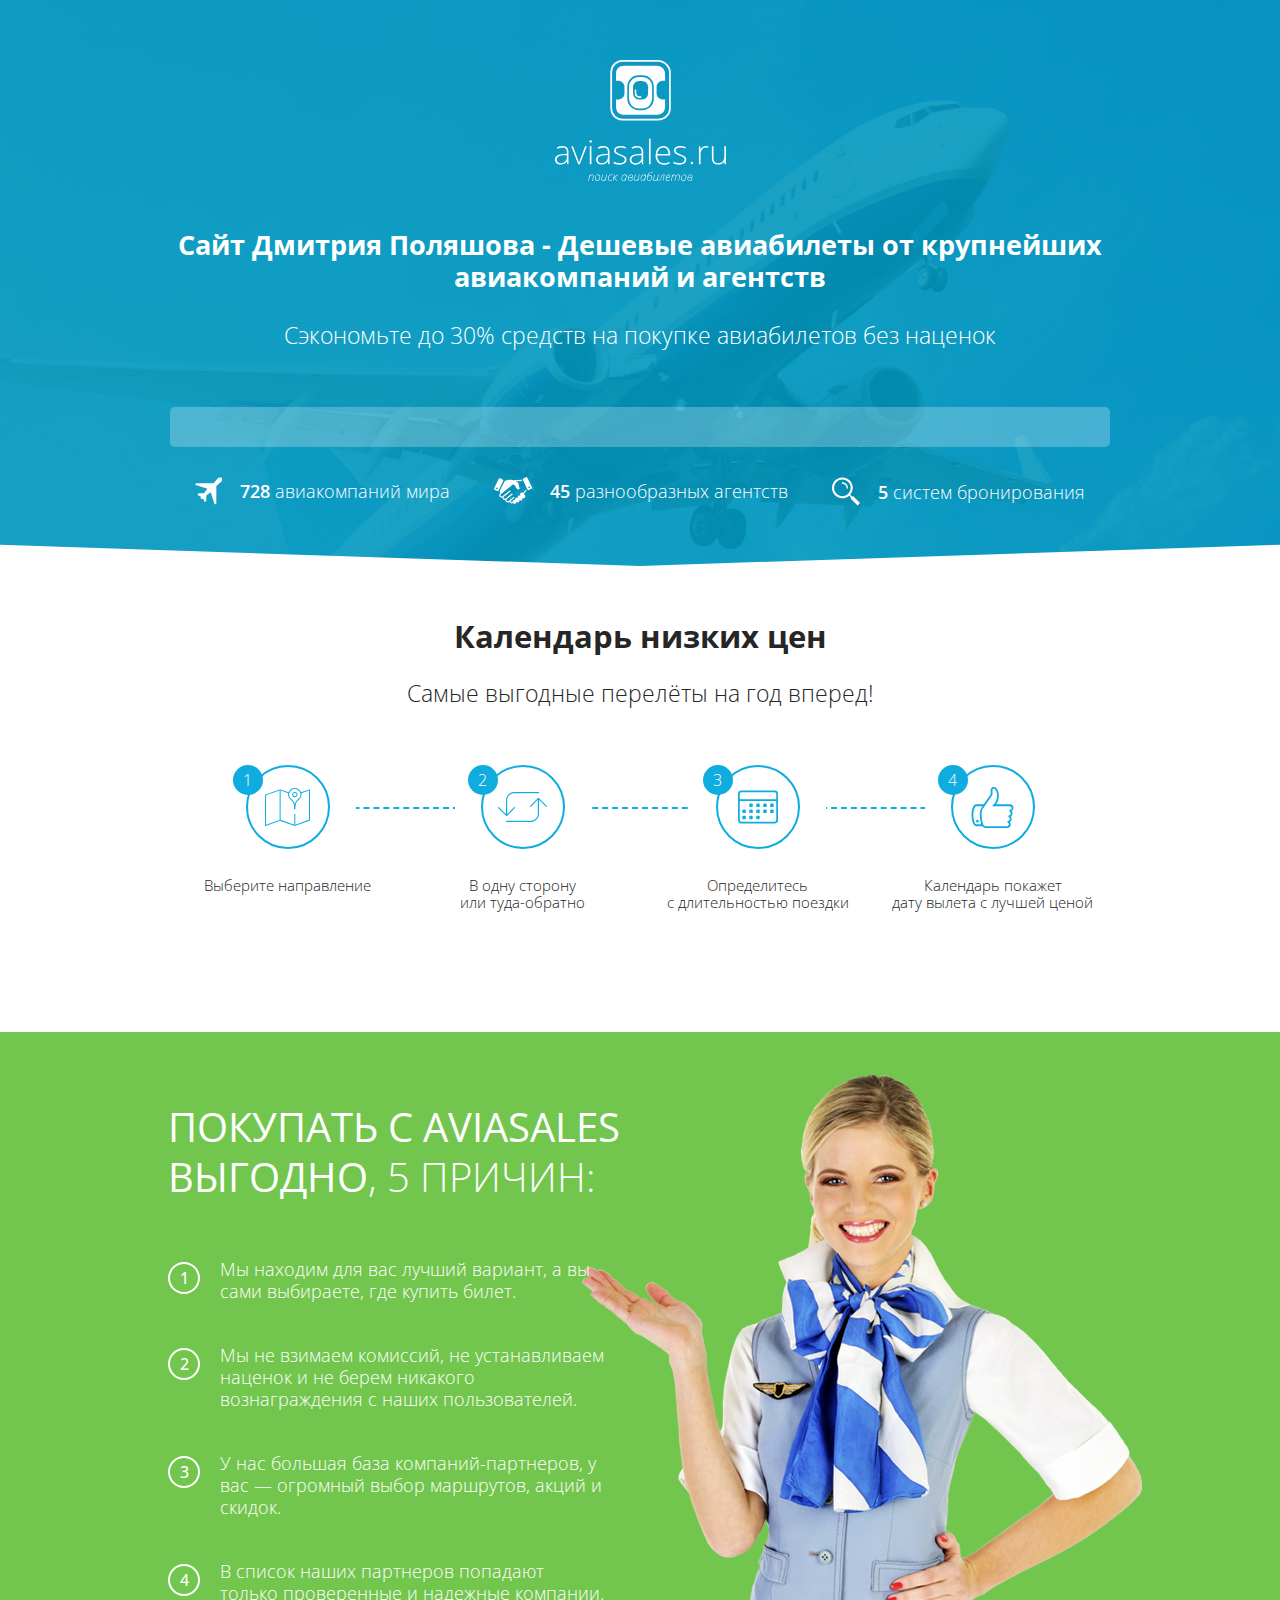
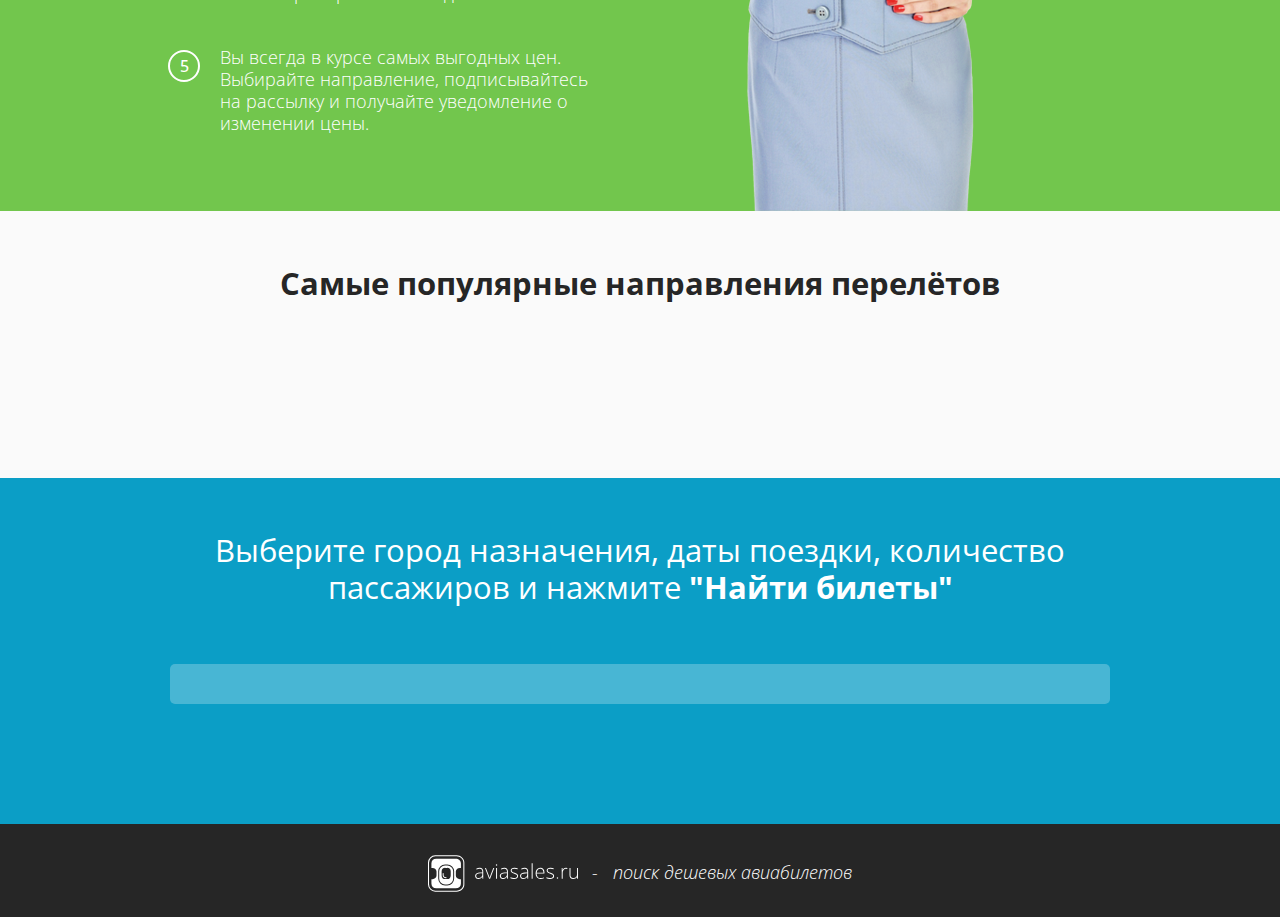
==== avia/index.html @ 5e87bf18 "copy" ====
<!DOCTYPE HTML>
<html lang="en-US">

<head>
  <script>
    //// Настройки лендинга. Измените свой маркер, handle поисковой формы (http://prntscr.com/bgkq9l), включите/выключите работу кук
    var set_marker = '322561';
    var set_handle = "f1047253ebdae1f81d6a121cf3e46d4c";
	var set_cookies = true; // true = включить, false = отключить
  </script>
  
  <meta charset="utf-8">
  <title>Дмитрий Поляшов - Дешевые авиабилеты от крупнейших авиакомпаний и агентств</title>
  <meta name="keywords" content="">
  <meta name="description" content="Сэкономьте до 30% средств на покупке авиабилетов без наценок">
  <meta 
  name="sputnik-verification" 
  content="HwvVs0EOcencnZ8N"
/>
  <!--[if IE]><script src="http://html5shiv.googlecode.com/svn/trunk/html5.js"></script><![endif]-->
  <!-- Media queries -->
  <meta name="viewport" content="width=device-width, target-densitydpi=device-dpi, user-scalable=yes">
  <meta name="apple-mobile-web-app-capable" content="yes">
  <meta name="apple-mobile-web-app-status-bar-style" content="black">
  <meta name="format-detection" content="telephone=no">

  <!-- FAVICON -->
  <link href="favicon.ico" rel="shortcut icon">

  <!-- CSS LINKS -->
  <!-- Widgets style -->
  <link href="css/widgets.css" rel="stylesheet" media="screen">
  <!-- Main style -->
  <link href="css/main.css" rel="stylesheet" media="screen">
  
  
</head>

<body>
	<!-- Google Tag Manager -->
	<noscript><iframe src="//www.googletagmanager.com/ns.html?id=GTM-KF5H5F"
	height="0" width="0" style="display:none;visibility:hidden"></iframe></noscript>
	<script>(function(w,d,s,l,i){w[l]=w[l]||[];w[l].push({'gtm.start':
	new Date().getTime(),event:'gtm.js'});var f=d.getElementsByTagName(s)[0],
	j=d.createElement(s),dl=l!='dataLayer'?'&l='+l:'';j.async=true;j.src=
	'//www.googletagmanager.com/gtm.js?id='+i+dl;f.parentNode.insertBefore(j,f);
	})(window,document,'script','dataLayer','GTM-KF5H5F');</script>
	<!-- End Google Tag Manager -->

  <!-- wrapper -->
  <div class="wrapper">
    <?xml version="1.0" encoding="UTF-8" standalone="no"?><svg style="display: none;" xmlns="http://www.w3.org/2000/svg" xmlns:xlink="http://www.w3.org/1999/xlink"><symbol viewBox="0 0 50.349998 89.999998" id="arrow"><path d="M1.35 41.8c-1.8 1.8-1.8 4.7 0 6.4l40.3 40.3c2 2 5.2 2 7.2 0s2-5.2 0-7.2l-33.1-33.1c-1.8-1.8-1.8-4.7 0-6.4l33.1-33.1c2-2 2-5.2 0-7.2s-5.2-2-7.2 0L1.35 41.8z"/></symbol><symbol id="arrows" viewBox="0 0 92.738538 56.6"><g transform="translate(-176.488 -284.062)" id="blayer1"><g transform="translate(172.888 262.362)" id="bg3388"><g id="bg3371"><path d="M19.4 67.2c.1.1.3.1.4.1.1 0 .3 0 .4-.1.1-.1.3-.1.4-.2l15.1-15.1c.4-.4.4-1.1 0-1.6-.4-.4-1.1-.4-1.6 0L21 63.5V37.1c0-7.3 5.9-13.2 13.2-13.2h46c.6 0 1.1-.5 1.1-1.1 0-.6-.5-1.1-1.1-1.1h-46c-8.5 0-15.4 6.9-15.4 15.4v26.4L5.5 50.3c-.4-.4-1.1-.4-1.6 0-.4.4-.4 1.1 0 1.6L19.1 67c.1.1.2.1.3.2z" id="bpath3373"/><path d="M96 48.1L80.9 33c-.1-.1-.2-.2-.4-.2-.3-.1-.6-.1-.8 0-.1.1-.3.1-.4.2l-15 15.1c-.4.4-.4 1.1 0 1.6.2.2.5.3.8.3.3 0 .6-.1.8-.3L79 36.5v26.4c0 7.3-5.9 13.2-13.2 13.2h-46c-.6 0-1.1.5-1.1 1.1 0 .6.5 1.1 1.1 1.1h46c8.5 0 15.4-6.9 15.4-15.4V36.5l13.2 13.2c.4.4 1.1.4 1.6 0s.4-1.1 0-1.6z" id="bpath3375"/></g></g></g><style id="bstyle3369">.st0{display:none;enable-background:new}.st1{font-family:'Arial-BoldMT'}.st2{font-size:5px}</style></symbol><symbol viewBox="0 0 46.000001 38" id="calendar"><path d="M42 38H4a4 4 0 0 1-4-4V4a4 4 0 0 1 4-4h38a4 4 0 0 1 4 4v30a4 4 0 0 1-4 4zm2-34a2 2 0 0 0-2-2H4a2 2 0 0 0-2 2v6h42V4zm0 8H2v22a2 2 0 0 0 2 2h38a2 2 0 0 0 2-2V12zm-4 14h-2a1 1 0 0 1-1-1v-2a1 1 0 0 1 1-1h2a1 1 0 0 1 1 1v2a1 1 0 0 1-1 1zm0-7h-2a1 1 0 0 1-1-1v-2a1 1 0 0 1 1-1h2a1 1 0 0 1 1 1v2a1 1 0 0 1-1 1zm-8 7h-2a1 1 0 0 1-1-1v-2a1 1 0 0 1 1-1h2a1 1 0 0 1 1 1v2a1 1 0 0 1-1 1zm0-7h-2a1 1 0 0 1-1-1v-2a1 1 0 0 1 1-1h2a1 1 0 0 1 1 1v2a1 1 0 0 1-1 1zm-8 7h-2a1 1 0 0 1-1-1v-2a1 1 0 0 1 1-1h2a1 1 0 0 1 1 1v2a1 1 0 0 1-1 1zm0-7h-2a1 1 0 0 1-1-1v-2a1 1 0 0 1 1-1h2a1 1 0 0 1 1 1v2a1 1 0 0 1-1 1zm-8 14h-2a1 1 0 0 1-1-1v-2a1 1 0 0 1 1-1h2a1 1 0 0 1 1 1v2a1 1 0 0 1-1 1zm0-7h-2a1 1 0 0 1-1-1v-2a1 1 0 0 1 1-1h2a1 1 0 0 1 1 1v2a1 1 0 0 1-1 1zm0-7h-2a1 1 0 0 1-1-1v-2a1 1 0 0 1 1-1h2a1 1 0 0 1 1 1v2a1 1 0 0 1-1 1zM8 33H6a1 1 0 0 1-1-1v-2a1 1 0 0 1 1-1h2a1 1 0 0 1 1 1v2a1 1 0 0 1-1 1zm0-7H6a1 1 0 0 1-1-1v-2a1 1 0 0 1 1-1h2a1 1 0 0 1 1 1v2a1 1 0 0 1-1 1zm14 3h2a1 1 0 0 1 1 1v2a1 1 0 0 1-1 1h-2a1 1 0 0 1-1-1v-2a1 1 0 0 1 1-1z" clip-rule="evenodd" fill-rule="evenodd"/></symbol><symbol id="deal" viewBox="0 0 97.099339 68.712697"><g transform="translate(-62.88 -412.292)" id="dlayer1"><g transform="translate(61.43 396.625)" id="dg3438"><path d="M17.1 57.2l1-.9-2.3-4.2 12.8-25.8s6.7-5.3 19.2-3.2c.3.1 1.1.3 2.1.6l21.7-.9 1.4 3-5.8.3-10.5.4C60 28 63 29.9 64 31.8c0 0 1.6 10.6 3.5 13 0 0-6.4 8.7-12.2-6.6 0 0-2.1-3-4.8-4.4L19.1 59.6c-1.4 1.1-1.6 3.2-.5 4.5 1.1 1.4 3.2 1.6 4.5.5l1.6-1.3c.1-.1.3-.2.4-.4l16.7-12.7c.3-.2.6-.3.9-.3.9 0 1.6.7 1.6 1.6 0 .5-.2.9-.6 1.2L28.1 64.6l-1.4 1.1c-1.1 1.2-1.2 3-.2 4.3 1 1.2 3.6 1.3 5.3.1.3-.3.5-.6.9-.8l14-11.3c.3-.4.7-.6 1.2-.6.9 0 1.6.7 1.6 1.6 0 .5-.2.9-.5 1.2L34.7 71.6c-1.4 1.1-1.6 3.2-.5 4.5.5.7 1.3 1.1 2.2 1.2.9.1 1.7-.2 2.4-.7l12-9.7c.3-.2.6-.3 1-.3.9 0 1.6.7 1.6 1.6 0 .5-.2.9-.6 1.2l-7.5 6.3c-.5.4-.8 1-.9 1.6-.1.6.1 1.3.5 1.7.4.5 1 .8 1.6.9.6.1 1.3-.1 1.7-.5l.7-.5c-.1-1.3.5-2.7 1.6-3.6.9-.7 2.1-1 3.2-.8l1.4-1c-.2-1.5.4-3.2 1.7-4.2 1.4-1.1 3.2-1.2 4.7-.5l.5-.4c-.4-1.7.2-3.5 1.6-4.6l.1-.1c1.6-1.2 3.7-1.2 5.3-.2h.1l-.1-.2c-1.7-2.1-1.3-5.2.8-6.9 1.8-1.4 4.4-1.3 6.1.1l5.1-6.6 2.1-2.7 1.5 3.1-6.7 8.7 2.5 3.2c1.7 2.1 1.3 5.2-.8 6.9-1.8 1.4-4.4 1.3-6.1-.1 1.1 1.9.7 4.4-1.1 5.8l-.1.1c-1.8 1.4-4.4 1.2-6-.4.6 1.8.1 3.9-1.5 5.1-2 1.5-4.8 1.2-6.3-.8l-.3-.4c.8 1.7.3 3.9-1.2 5.1-1.8 1.4-4.5 1.1-5.9-.7l-.8-1h-.1c-1 .8-2.2 1.2-3.4 1.2h-.6c-1.5-.2-2.8-.9-3.7-2-.6-.7-.9-1.5-1.1-2.4l-.6.5c-1.1.9-2.5 1.4-4 1.4h-.7c-1.7-.2-3.2-1-4.3-2.3-1-1.2-1.5-2.7-1.4-4.2H29c-1.9 0-3.7-.6-4.9-2.1-.9-1.1-1.3-2.3-1.4-3.7-.5.1-1.1.2-1.7.2h-.7c-1.7-.2-3.2-1-4.3-2.3-2-2.7-1.6-6.7 1.1-8.9zM1.7 44.6l11.8-24.5c.6-1.3 2.2-1.9 3.5-1.2l6.7 3.2c1.3.6 1.9 2.2 1.2 3.5L13.2 50.1c-.6 1.3-2.2 1.9-3.5 1.2L3 48.1c-1.4-.6-1.9-2.2-1.3-3.5zm4.9 0c0 1.2 1 2.2 2.2 2.2 1.2 0 2.2-1 2.2-2.2 0-1.2-1-2.2-2.2-2.2-1.2 0-2.2 1-2.2 2.2zm80.1-27.4l11.6 24.6c.6 1.3.1 2.9-1.3 3.5l-6.7 3.2c-1.3.6-2.9.1-3.5-1.3L75.2 22.6c-.6-1.3-.1-2.9 1.3-3.5l6.7-3.2c1.3-.6 2.9 0 3.5 1.3zM89 41.8c0 1.2 1 2.2 2.2 2.2 1.2 0 2.2-1 2.2-2.2 0-1.2-1-2.2-2.2-2.2-1.2 0-2.2 1-2.2 2.2z" id="dpath3425"/></g></g><style id="dstyle3423">.st0{display:none;enable-background:new}.st1{font-family:'Arial-BoldMT'}.st2{font-size:5px}</style></symbol><symbol id="logo" viewBox="0 0 169.79 120.04"><defs><style>.ecls-1{fill:none}.ecls-2{fill:#fff}</style></defs><title>[AS] Logo Portrait Invert</title><path class="ecls-1" d="M88.88 114.33a1.21 1.21 0 0 0-.72-.21 2 2 0 0 0-1.28.47 3.33 3.33 0 0 0-.94 1.4 5.06 5.06 0 0 0-.36 1.86 2.25 2.25 0 0 0 .29 1.27 1 1 0 0 0 .86.41 1.75 1.75 0 0 0 1-.35 3.6 3.6 0 0 0 .91-.95 4.65 4.65 0 0 0 .61-1.31 4.45 4.45 0 0 0 .21-1.21 2.08 2.08 0 0 0-.15-.81 1.29 1.29 0 0 0-.43-.57zM76.86 115.22a1 1 0 0 0-.32-.8 1.31 1.31 0 0 0-.92-.29 2.29 2.29 0 0 0-1.65.69 3.4 3.4 0 0 0-.93 1.83h1.37a3.63 3.63 0 0 0 1.83-.37 1.18 1.18 0 0 0 .62-1.06zM92.04 116.73v.68a2.81 2.81 0 0 0 .37 1.62 1.33 1.33 0 0 0 1.17.52 1.78 1.78 0 0 0 1.15-.39 2.45 2.45 0 0 0 .75-1.09 4.6 4.6 0 0 0 .26-1.6 2.08 2.08 0 0 0-.36-1.33 1.2 1.2 0 0 0-1-.43 2.13 2.13 0 0 0-1.12.33 4.53 4.53 0 0 0-1.14 1.09q-.04.19-.08.6zM112.9 114.13a1.92 1.92 0 0 0-1.39.66 3.85 3.85 0 0 0-.93 1.76h.28q2.95 0 2.95-1.54a.86.86 0 0 0-.25-.63.9.9 0 0 0-.66-.25zM42.74 114.1a2 2 0 0 0-1.27.45 3 3 0 0 0-.9 1.28 4.69 4.69 0 0 0-.34 1.77q0 2 1.61 2a2 2 0 0 0 1.29-.44 3 3 0 0 0 .9-1.3 5.16 5.16 0 0 0 .33-1.88 2 2 0 0 0-.42-1.35 1.51 1.51 0 0 0-1.2-.53zM128.23 114.1a2 2 0 0 0-1.27.45 3 3 0 0 0-.9 1.28 4.69 4.69 0 0 0-.34 1.77q0 2 1.61 2a2 2 0 0 0 1.29-.44 3 3 0 0 0 .9-1.3 5.16 5.16 0 0 0 .33-1.88 2 2 0 0 0-.42-1.35 1.51 1.51 0 0 0-1.2-.53zM69.84 114.33a1.21 1.21 0 0 0-.72-.21 2 2 0 0 0-1.28.47 3.33 3.33 0 0 0-.94 1.4 5.06 5.06 0 0 0-.37 1.86 2.25 2.25 0 0 0 .29 1.27 1 1 0 0 0 .86.41 1.75 1.75 0 0 0 1-.35 3.6 3.6 0 0 0 .91-.95 4.65 4.65 0 0 0 .61-1.31 4.45 4.45 0 0 0 .21-1.21 2.08 2.08 0 0 0-.15-.81 1.29 1.29 0 0 0-.42-.57zM72.99 117.15v.42a2.09 2.09 0 0 0 .46 1.46 1.73 1.73 0 0 0 1.34.5 2.05 2.05 0 0 0 1.28-.35 1.15 1.15 0 0 0 .46-1q0-1.06-1.54-1.06h-2zM136.02 115.22a1 1 0 0 0-.32-.8 1.31 1.31 0 0 0-.92-.29 2.29 2.29 0 0 0-1.65.69 3.4 3.4 0 0 0-.93 1.83h1.37a3.63 3.63 0 0 0 1.83-.37 1.18 1.18 0 0 0 .62-1.06zM132.15 117.15v.42a2.09 2.09 0 0 0 .46 1.46 1.73 1.73 0 0 0 1.34.5 2.05 2.05 0 0 0 1.28-.35 1.15 1.15 0 0 0 .46-1q0-1.06-1.54-1.06h-2z"/><path class="ecls-2" d="M36.93 113.67a2.79 2.79 0 0 0-2.37 1.36l.21-1.26h-.47l-1.32 6.2h.56l.58-2.72a5.88 5.88 0 0 1 .59-1.63 3.09 3.09 0 0 1 .95-1.07 2.1 2.1 0 0 1 1.2-.38 1 1 0 0 1 .77.26 1 1 0 0 1 .25.71 4.11 4.11 0 0 1-.12.89l-.85 3.95h.56l.84-3.84a5.2 5.2 0 0 0 .14-1 1.41 1.41 0 0 0-.37-1 1.52 1.52 0 0 0-1.15-.47zM42.74 113.61a2.66 2.66 0 0 0-1.6.51 3.48 3.48 0 0 0-1.12 1.47 5 5 0 0 0-.42 2 2.64 2.64 0 0 0 .54 1.79 2 2 0 0 0 1.59.62 2.7 2.7 0 0 0 1.63-.51 3.4 3.4 0 0 0 1.11-1.49 5.41 5.41 0 0 0 .41-2.1 2.45 2.45 0 0 0-.56-1.71 2 2 0 0 0-1.58-.58zm1.23 4.2a3 3 0 0 1-.9 1.3 2 2 0 0 1-1.29.44q-1.61 0-1.61-2a4.69 4.69 0 0 1 .34-1.77 3 3 0 0 1 .9-1.28 2 2 0 0 1 1.27-.45 1.51 1.51 0 0 1 1.2.47 2 2 0 0 1 .42 1.35 5.16 5.16 0 0 1-.33 1.94zM50.37 116.5a5.76 5.76 0 0 1-.57 1.59 3 3 0 0 1-.94 1.07 2.08 2.08 0 0 1-1.18.37 1.13 1.13 0 0 1-.79-.25.86.86 0 0 1-.27-.67 4.9 4.9 0 0 1 .12-.94l.87-4h-.57l-.85 4a5.35 5.35 0 0 0-.13 1 1.33 1.33 0 0 0 .38 1 1.62 1.62 0 0 0 1.13.35 2.81 2.81 0 0 0 2.3-1.26l-.13 1.17h.46l1.32-6.2h-.56zM54.09 114.14a3.41 3.41 0 0 0-1.13 1.47 5.1 5.1 0 0 0-.42 2.06 2.5 2.5 0 0 0 .57 1.75 2 2 0 0 0 1.57.63 3.49 3.49 0 0 0 1.56-.32v-.52a3.26 3.26 0 0 1-1.5.34 1.48 1.48 0 0 1-1.19-.49 2.07 2.07 0 0 1-.42-1.39 4.79 4.79 0 0 1 .34-1.82 2.89 2.89 0 0 1 .93-1.27 2.17 2.17 0 0 1 1.33-.44 3.07 3.07 0 0 1 1.24.27l.16-.51a3.65 3.65 0 0 0-1.39-.23 2.79 2.79 0 0 0-1.65.47zM61.91 113.73l-3.27 2.99.63-2.99h-.56l-1.28 6.2h.56l.64-3.13 2.23 3.13h.73l-2.31-3.16 3.46-3.04h-.83zM70.74 114.88a1.46 1.46 0 0 0-1.59-1.25 2.52 2.52 0 0 0-1.58.56 3.8 3.8 0 0 0-1.14 1.58 5.5 5.5 0 0 0-.43 2.14q0 2.13 1.6 2.13a2.21 2.21 0 0 0 1.35-.43 4.12 4.12 0 0 0 1.07-1.24l-.28 1.56h.47l1.31-6.2h-.46zm-.51 2a4.65 4.65 0 0 1-.61 1.31 3.6 3.6 0 0 1-.91.95 1.75 1.75 0 0 1-1 .35 1 1 0 0 1-.86-.41 2.25 2.25 0 0 1-.29-1.27 5.06 5.06 0 0 1 .37-1.86 3.33 3.33 0 0 1 .94-1.4 2 2 0 0 1 1.28-.47 1.21 1.21 0 0 1 .72.21 1.29 1.29 0 0 1 .44.56 2.08 2.08 0 0 1 .15.81 4.45 4.45 0 0 1-.25 1.26zM77.03 116.26a1.51 1.51 0 0 0 .42-1.1 1.4 1.4 0 0 0-.46-1.11 1.94 1.94 0 0 0-1.31-.4 2.88 2.88 0 0 0-1.67.51 3.41 3.41 0 0 0-1.16 1.42 4.63 4.63 0 0 0-.42 2 2.72 2.72 0 0 0 .58 1.87 2.14 2.14 0 0 0 1.69.65 3.17 3.17 0 0 0 1.3-.24 1.91 1.91 0 0 0 .83-.67 1.69 1.69 0 0 0 .29-1 1.18 1.18 0 0 0-.33-.86 1.62 1.62 0 0 0-.93-.44 2.28 2.28 0 0 0 1.17-.63zm-.51 2a1.15 1.15 0 0 1-.46 1 2.05 2.05 0 0 1-1.28.35 1.73 1.73 0 0 1-1.34-.5 2.09 2.09 0 0 1-.46-1.46v-.42h2q1.54-.08 1.54.98zm-2.11-1.59h-1.37a3.4 3.4 0 0 1 .93-1.83 2.29 2.29 0 0 1 1.65-.69 1.31 1.31 0 0 1 .92.29 1 1 0 0 1 .32.8 1.18 1.18 0 0 1-.62 1.07 3.63 3.63 0 0 1-1.83.36zM82.82 116.5a5.75 5.75 0 0 1-.57 1.59 3 3 0 0 1-.94 1.07 2.08 2.08 0 0 1-1.18.37 1.13 1.13 0 0 1-.79-.25.86.86 0 0 1-.27-.67 4.9 4.9 0 0 1 .13-.9l.87-4h-.57l-.86 3.96a5.35 5.35 0 0 0-.13 1 1.33 1.33 0 0 0 .38 1 1.62 1.62 0 0 0 1.13.35 2.81 2.81 0 0 0 2.3-1.26l-.16 1.17h.46l1.32-6.2h-.56zM89.74 114.88a1.46 1.46 0 0 0-1.59-1.25 2.52 2.52 0 0 0-1.58.56 3.8 3.8 0 0 0-1.14 1.58 5.5 5.5 0 0 0-.43 2.14q0 2.13 1.6 2.13a2.21 2.21 0 0 0 1.35-.43 4.12 4.12 0 0 0 1.07-1.24l-.26 1.56h.47l1.31-6.2h-.46zm-.51 2a4.65 4.65 0 0 1-.61 1.31 3.6 3.6 0 0 1-.91.95 1.75 1.75 0 0 1-1 .35 1 1 0 0 1-.86-.41 2.25 2.25 0 0 1-.29-1.27 5.06 5.06 0 0 1 .36-1.86 3.33 3.33 0 0 1 .94-1.4 2 2 0 0 1 1.28-.47 1.21 1.21 0 0 1 .72.21 1.29 1.29 0 0 1 .44.56 2.08 2.08 0 0 1 .15.81 4.45 4.45 0 0 1-.19 1.26zM95.74 111.32a14.32 14.32 0 0 0-1.48.36 3.09 3.09 0 0 0-1.44 1 6 6 0 0 0-1 2.07 9.21 9.21 0 0 0-.38 2.65 3 3 0 0 0 .53 1.92 1.81 1.81 0 0 0 1.51.67 2.56 2.56 0 0 0 1.47-.42 2.81 2.81 0 0 0 1-1.29 5 5 0 0 0 .36-1.94 2.47 2.47 0 0 0-.48-1.63 1.65 1.65 0 0 0-1.33-.56 2.91 2.91 0 0 0-2.26 1.24 6.44 6.44 0 0 1 .88-2.16 2.71 2.71 0 0 1 1.32-1.09 21 21 0 0 1 2.45-.56l.36-.07-.07-.49q-.44.11-1.44.3zm-2.49 3.7a2.13 2.13 0 0 1 1.12-.33 1.2 1.2 0 0 1 1 .43 2.08 2.08 0 0 1 .36 1.33 4.6 4.6 0 0 1-.26 1.6 2.45 2.45 0 0 1-.75 1.09 1.78 1.78 0 0 1-1.15.39 1.33 1.33 0 0 1-1.17-.52 2.81 2.81 0 0 1-.37-1.62v-.68q0-.41.07-.61a4.53 4.53 0 0 1 1.16-1.07zM102.45 113.73l-.6 2.77a5.75 5.75 0 0 1-.57 1.59 3 3 0 0 1-.94 1.07 2.08 2.08 0 0 1-1.18.37 1.13 1.13 0 0 1-.79-.25.86.86 0 0 1-.27-.67 4.9 4.9 0 0 1 .13-.9l.87-4h-.57l-.86 3.96a5.35 5.35 0 0 0-.13 1 1.33 1.33 0 0 0 .38 1 1.62 1.62 0 0 0 1.13.35 2.81 2.81 0 0 0 2.3-1.26l-.16 1.17h.55l1.32-6.2h-.56zM106.74 113.93a2.23 2.23 0 0 0-.82.82 10.49 10.49 0 0 0-.83 2 16.08 16.08 0 0 1-.69 1.78 2.21 2.21 0 0 1-.54.75 1.09 1.09 0 0 1-.7.22 1.25 1.25 0 0 1-.34 0v.51a1.11 1.11 0 0 0 .35 0 1.61 1.61 0 0 0 .92-.25 2.31 2.31 0 0 0 .69-.82 13.71 13.71 0 0 0 .8-2 11.54 11.54 0 0 1 .7-1.75 2.1 2.1 0 0 1 .64-.76 1.55 1.55 0 0 1 .87-.23 2.69 2.69 0 0 1 .42 0l-1.23 5.74h.55l1.32-6.15a5.33 5.33 0 0 0-1-.1 2.39 2.39 0 0 0-1.11.24zM112.97 113.67a2.47 2.47 0 0 0-1.56.56 3.74 3.74 0 0 0-1.11 1.51 5 5 0 0 0-.4 2 2.54 2.54 0 0 0 .55 1.74 2 2 0 0 0 1.54.62 3.8 3.8 0 0 0 1.7-.39v-.54a3.48 3.48 0 0 1-1.57.42 1.51 1.51 0 0 1-1.21-.49 2.15 2.15 0 0 1-.42-1.43 4.23 4.23 0 0 1 0-.56h.25a5.62 5.62 0 0 0 2.77-.54 1.72 1.72 0 0 0 .93-1.57 1.21 1.21 0 0 0-.39-.95 1.49 1.49 0 0 0-1.08-.38zm-2.1 2.91h-.28a3.85 3.85 0 0 1 .93-1.76 1.92 1.92 0 0 1 1.39-.66.9.9 0 0 1 .66.25.86.86 0 0 1 .25.63q-.01 1.5-2.96 1.5zM122.47 113.67a2.31 2.31 0 0 0-1.27.38 3.28 3.28 0 0 0-1 1.11 1.74 1.74 0 0 0-.34-1.11 1.15 1.15 0 0 0-.93-.38 2.44 2.44 0 0 0-1.21.33 3.2 3.2 0 0 0-1 1l.19-1.2h-.46l-1.32 6.2h.56l.57-2.71a6.12 6.12 0 0 1 .57-1.64 3.09 3.09 0 0 1 .91-1.07 1.92 1.92 0 0 1 1.14-.39.85.85 0 0 1 .88 1 6.28 6.28 0 0 1-.14.92l-.84 3.84h.58l.62-3a4.5 4.5 0 0 1 1-2.07 2.06 2.06 0 0 1 1.58-.78.85.85 0 0 1 .92.92 5.52 5.52 0 0 1-.14 1l-.85 3.88h.57l.87-3.93q.1-.52.11-.68v-.32a1.31 1.31 0 0 0-.37-1 1.46 1.46 0 0 0-1.2-.3zM128.28 113.61a2.66 2.66 0 0 0-1.6.51 3.48 3.48 0 0 0-1.12 1.47 5 5 0 0 0-.42 2 2.64 2.64 0 0 0 .54 1.79 2 2 0 0 0 1.59.62 2.7 2.7 0 0 0 1.63-.51 3.4 3.4 0 0 0 1.11-1.49 5.41 5.41 0 0 0 .41-2.1 2.45 2.45 0 0 0-.56-1.71 2 2 0 0 0-1.58-.58zm1.23 4.2a3 3 0 0 1-.9 1.3 2 2 0 0 1-1.29.44q-1.61 0-1.61-2a4.69 4.69 0 0 1 .34-1.77 3 3 0 0 1 .9-1.28 2 2 0 0 1 1.27-.45 1.51 1.51 0 0 1 1.2.47 2 2 0 0 1 .42 1.35 5.16 5.16 0 0 1-.33 1.94zM136.19 116.26a1.51 1.51 0 0 0 .42-1.1 1.4 1.4 0 0 0-.46-1.11 1.94 1.94 0 0 0-1.31-.4 2.88 2.88 0 0 0-1.67.51 3.41 3.41 0 0 0-1.16 1.42 4.63 4.63 0 0 0-.42 2 2.72 2.72 0 0 0 .58 1.87 2.14 2.14 0 0 0 1.69.65 3.17 3.17 0 0 0 1.3-.24 1.91 1.91 0 0 0 .83-.67 1.69 1.69 0 0 0 .29-1 1.18 1.18 0 0 0-.33-.86 1.62 1.62 0 0 0-.93-.44 2.28 2.28 0 0 0 1.17-.63zm-.51 2a1.15 1.15 0 0 1-.46 1 2.05 2.05 0 0 1-1.28.35 1.73 1.73 0 0 1-1.34-.5 2.09 2.09 0 0 1-.46-1.46v-.42h2q1.54-.08 1.54.98zm-2.11-1.59h-1.37a3.4 3.4 0 0 1 .93-1.83 2.29 2.29 0 0 1 1.65-.69 1.31 1.31 0 0 1 .92.29 1 1 0 0 1 .32.8 1.18 1.18 0 0 1-.62 1.07 3.63 3.63 0 0 1-1.83.36z"/><path class="ecls-1" d="M52.53 94.46l-3.11.13a11.76 11.76 0 0 0-5.35 1.17 3.37 3.37 0 0 0-1.6 3.09 3.32 3.32 0 0 0 1 2.6 4.16 4.16 0 0 0 2.89.93 5.67 5.67 0 0 0 6.14-6.16v-1.75zM79.79 102.38a5.67 5.67 0 0 0 6.14-6.16v-1.75l-3.11.13a11.76 11.76 0 0 0-5.35 1.17 3.37 3.37 0 0 0-1.6 3.09 3.32 3.32 0 0 0 1 2.6 4.16 4.16 0 0 0 2.92.92zM3.32 95.77a3.37 3.37 0 0 0-1.6 3.09 3.32 3.32 0 0 0 1 2.6 4.16 4.16 0 0 0 2.89.93 5.67 5.67 0 0 0 6.14-6.16v-1.75l-3.11.13a11.76 11.76 0 0 0-5.32 1.16zM107.61 86.82a5.33 5.33 0 0 0-4.13 1.7 8 8 0 0 0-1.82 4.89h11a7.77 7.77 0 0 0-1.34-4.84 4.43 4.43 0 0 0-3.71-1.75z"/><path class="ecls-2" d="M13.38 91.67a6.69 6.69 0 0 0-1.45-4.75 5.78 5.78 0 0 0-4.38-1.52 13.57 13.57 0 0 0-5.8 1.38l.61 1.41a11.12 11.12 0 0 1 5.13-1.38 4 4 0 0 1 3.33 1.29 6.05 6.05 0 0 1 1 3.83v1.18l-3.39.1a11.8 11.8 0 0 0-6.28 1.52 4.59 4.59 0 0 0-2.17 4 4.8 4.8 0 0 0 1.46 3.72 5.79 5.79 0 0 0 4.08 1.34 7.37 7.37 0 0 0 3.35-.71 8.46 8.46 0 0 0 2.76-2.43h.11l.41 2.82h1.2v-11.8zm-1.64 4.55a5.67 5.67 0 0 1-6.14 6.16 4.16 4.16 0 0 1-2.89-.93 3.32 3.32 0 0 1-1-2.6 3.37 3.37 0 0 1 1.6-3.09 11.76 11.76 0 0 1 5.35-1.17l3.11-.13v1.75zM25.29 97.79q-.7 1.87-1.38 4.1h-.1a37.3 37.3 0 0 0-1.38-4.06l-4.59-12.16h-1.67l6.88 17.81h1.64l6.88-17.81H29.9zM34.55 85.71h1.62v17.81h-1.62zM52.53 100.67l.41 2.82h1.2V91.67a6.69 6.69 0 0 0-1.45-4.75 5.78 5.78 0 0 0-4.38-1.52 13.57 13.57 0 0 0-5.8 1.38l.61 1.41a11.12 11.12 0 0 1 5.13-1.38 4 4 0 0 1 3.33 1.29 6.05 6.05 0 0 1 1 3.83v1.18l-3.39.1a11.8 11.8 0 0 0-6.28 1.52 4.59 4.59 0 0 0-2.17 4 4.8 4.8 0 0 0 1.46 3.72 5.79 5.79 0 0 0 4.08 1.34 7.37 7.37 0 0 0 3.35-.71 8.46 8.46 0 0 0 2.76-2.43h.13zm-1.65 0a6.11 6.11 0 0 1-4.5 1.63 4.16 4.16 0 0 1-2.89-.93 3.32 3.32 0 0 1-1-2.6 3.37 3.37 0 0 1 1.6-3.09 11.76 11.76 0 0 1 5.35-1.17l3.11-.13v1.75a6.09 6.09 0 0 1-1.66 4.62zM69.13 102.57a4.23 4.23 0 0 0 1.82-3.68 3.87 3.87 0 0 0-.55-2.08 5.1 5.1 0 0 0-1.65-1.58 19.07 19.07 0 0 0-3.51-1.56 13.83 13.83 0 0 1-3.87-1.87 2.77 2.77 0 0 1-1-2.23 2.21 2.21 0 0 1 1.28-2 7 7 0 0 1 3.46-.72 12.83 12.83 0 0 1 4.86 1.08l.61-1.47a14 14 0 0 0-5.47-1.08 8.16 8.16 0 0 0-4.69 1.16 3.65 3.65 0 0 0-1.68 3.13 4 4 0 0 0 .55 2.14 5.18 5.18 0 0 0 1.63 1.57 20.47 20.47 0 0 0 3.75 1.66 12 12 0 0 1 3.58 1.8 2.85 2.85 0 0 1 1.09 2.26 2.66 2.66 0 0 1-1.37 2.33 7.47 7.47 0 0 1-4 .88 12.51 12.51 0 0 1-5.67-1.34v1.75a12.3 12.3 0 0 0 5.67 1.1 8.85 8.85 0 0 0 5.16-1.25zM79.74 103.85a7.37 7.37 0 0 0 3.35-.71 8.46 8.46 0 0 0 2.76-2.43h.13l.41 2.82h1.2V91.67a6.69 6.69 0 0 0-1.45-4.75 5.78 5.78 0 0 0-4.38-1.52 13.57 13.57 0 0 0-5.8 1.38l.61 1.41a11.12 11.12 0 0 1 5.13-1.38 4 4 0 0 1 3.33 1.29 6.05 6.05 0 0 1 1 3.83v1.18l-3.39.1a11.8 11.8 0 0 0-6.28 1.52 4.59 4.59 0 0 0-2.17 4 4.8 4.8 0 0 0 1.46 3.72 5.79 5.79 0 0 0 4.09 1.4zm-2.22-8.08a11.76 11.76 0 0 1 5.35-1.17l3.11-.13v1.75a5.67 5.67 0 0 1-6.14 6.16 4.16 4.16 0 0 1-2.89-.93 3.32 3.32 0 0 1-1-2.6 3.37 3.37 0 0 1 1.52-3.08zM93.3 78.03h1.62v25.49H93.3zM107.61 85.37a6.92 6.92 0 0 0-5.65 2.56 10.44 10.44 0 0 0-2.1 6.82 9.61 9.61 0 0 0 2.17 6.7 7.76 7.76 0 0 0 6.05 2.39 15.49 15.49 0 0 0 2.82-.24 13 13 0 0 0 2.78-.89v-1.47a16.26 16.26 0 0 1-2.92.92 14.91 14.91 0 0 1-2.68.21 6 6 0 0 1-4.81-1.93 8.42 8.42 0 0 1-1.71-5.6h12.83v-1.31a9.06 9.06 0 0 0-1.82-6 6.1 6.1 0 0 0-4.96-2.16zm-5.95 8a8 8 0 0 1 1.82-4.89 5.33 5.33 0 0 1 4.13-1.7 4.43 4.43 0 0 1 3.72 1.74 7.77 7.77 0 0 1 1.34 4.84h-11zM128.15 95.23a19.07 19.07 0 0 0-3.51-1.56 13.83 13.83 0 0 1-3.87-1.87 2.77 2.77 0 0 1-1-2.23 2.21 2.21 0 0 1 1.28-2 7 7 0 0 1 3.46-.72 12.83 12.83 0 0 1 4.86 1.08l.61-1.47a14 14 0 0 0-5.47-1.08 8.16 8.16 0 0 0-4.69 1.16 3.65 3.65 0 0 0-1.68 3.13 4 4 0 0 0 .55 2.14 5.18 5.18 0 0 0 1.63 1.57 20.48 20.48 0 0 0 3.75 1.66 12 12 0 0 1 3.58 1.8 2.85 2.85 0 0 1 1.09 2.26 2.66 2.66 0 0 1-1.37 2.33 7.47 7.47 0 0 1-4 .88 12.51 12.51 0 0 1-5.67-1.34v1.75a12.3 12.3 0 0 0 5.67 1.1 8.85 8.85 0 0 0 5.16-1.29 4.23 4.23 0 0 0 1.82-3.68 3.86 3.86 0 0 0-.55-2.08 5.1 5.1 0 0 0-1.65-1.54zM146.9 86.17a7.55 7.55 0 0 0-2.34 2.76h-.11l-.17-3.26h-1.38v17.81h1.62v-9.81a7.88 7.88 0 0 1 1.46-4.88 4.49 4.49 0 0 1 3.73-1.93 9.5 9.5 0 0 1 2.31.28l.31-1.56a14 14 0 0 0-2.42-.23 5.49 5.49 0 0 0-3.01.82zM168.18 85.67v9.83q0 3.62-1.5 5.23a6.12 6.12 0 0 1-4.68 1.61 4.56 4.56 0 0 1-3.51-1.22 5.63 5.63 0 0 1-1.13-3.91V85.67h-1.62V97.3q0 6.5 6.08 6.5 4.44 0 6.18-2.78h.1l.3 2.46h1.34V85.67h-1.61z"/><circle class="ecls-2" cx="35.36" cy="80.77" r="1.19"/><circle class="ecls-2" cx="135.93" cy="102.24" r="1.19"/><path class="ecls-2" d="M102.19 0H66.74a12 12 0 0 0-11.8 11.8v36.4A12 12 0 0 0 66.74 60h35.44c7.15 0 12.76-5.18 12.76-11.8V11.8c.01-6.13-6.07-11.8-12.75-11.8zm11.07 47.93c0 5.66-4.72 10.38-11.32 10.38H67.02a10.47 10.47 0 0 1-10.38-10.38V12.07a10.47 10.47 0 0 1 10.38-10.4h34.92c5.66 0 11.32 4.72 11.32 10.38v35.86z"/><path class="ecls-2" d="M86.84 16.73h-3.77a9.65 9.65 0 0 0-9.61 9.5V38.5a9.78 9.78 0 0 0 9.61 9.64h3.77a9.78 9.78 0 0 0 9.61-9.64V26.23a9.65 9.65 0 0 0-9.61-9.5zm5.63 16.54a6.18 6.18 0 0 1-6.44 6h-2.16a6.18 6.18 0 0 1-6.44-6v-6.55a6.18 6.18 0 0 1 6.44-6h2.16a6.18 6.18 0 0 1 6.44 6v6.55z"/><path class="ecls-2" d="M100.49 5.67h-31.9c-4.91 0-8 3.06-8 8v7h1.82c3.57 0 6.59 2.61 6.59 6v6.55c0 3.4-3 6-6.59 6h-1.82v7.07c0 4.91 3.06 8 8 8h31.9c5.72 0 8.79-3.06 8.79-8v-7.07h-1.82c-3.57 0-6.59-2.61-6.59-6v-6.55c0-3.4 3-6 6.59-6h1.82v-7c0-4.93-3.88-8-8.79-8zm-2.38 32.77a11.35 11.35 0 0 1-11.29 11.32h-3.74a11.35 11.35 0 0 1-11.29-11.32V26.28a11.23 11.23 0 0 1 11.29-11.17h3.74a11.23 11.23 0 0 1 11.29 11.17v12.16z"/><path class="ecls-2" d="M84.95 36.06h-.21c-2.48 0-4-1-4-3.62v-2.43a.85.85 0 0 0-.81-.89.84.84 0 0 0-.8.89v2.43c0 3.46 2.29 5.24 5.66 5.24h.18a.78.78 0 0 0 .79-.79.82.82 0 0 0-.81-.83z"/></symbol><symbol id="logo-horizontal" viewBox="0 0 247.58 60"><defs><style>.fcls-1{fill:#fff}.fcls-2{fill:none}</style></defs><title>[AS] Logo Landscape Invert</title><path class="fcls-1" d="M47.24 0H11.8A12 12 0 0 0 0 11.8v36.4A12 12 0 0 0 11.8 60h35.44C54.39 60 60 54.82 60 48.2V11.8C60 5.62 53.92 0 47.24 0zm11.07 47.93c0 5.66-4.72 10.38-11.32 10.38H12.07A10.47 10.47 0 0 1 1.69 47.93V12.07A10.47 10.47 0 0 1 12.07 1.69H47c5.66 0 11.32 4.72 11.32 10.38v35.86z"/><path class="fcls-1" d="M31.89 16.73h-3.77a9.65 9.65 0 0 0-9.61 9.5V38.5a9.78 9.78 0 0 0 9.61 9.64h3.77a9.78 9.78 0 0 0 9.61-9.64V26.23a9.65 9.65 0 0 0-9.61-9.5zm5.63 16.54a6.18 6.18 0 0 1-6.44 6h-2.16a6.18 6.18 0 0 1-6.44-6v-6.55a6.18 6.18 0 0 1 6.44-6h2.16a6.18 6.18 0 0 1 6.44 6v6.55z"/><path class="fcls-1" d="M45.54 5.67h-31.9c-4.91 0-8 3.06-8 8v7.07h1.82c3.57 0 6.59 2.61 6.59 6v6.55c0 3.4-3 6-6.59 6H5.64v7.07c0 4.91 3.06 8 8 8h31.9c5.72 0 8.79-3.06 8.79-8v-7.07h-1.82c-3.57 0-6.59-2.61-6.59-6v-6.55c0-3.4 3-6 6.59-6h1.82v-7.07c0-4.93-3.88-8-8.79-8zm-2.38 32.77a11.35 11.35 0 0 1-11.29 11.32h-3.74a11.35 11.35 0 0 1-11.29-11.32V26.28a11.23 11.23 0 0 1 11.29-11.17h3.74a11.23 11.23 0 0 1 11.29 11.17v12.16z"/><path class="fcls-1" d="M30 36.06h-.18c-2.48 0-4-1-4-3.62V30a.85.85 0 0 0-.81-.89.84.84 0 0 0-.8.89v2.43c0 3.46 2.29 5.24 5.66 5.24H30a.78.78 0 0 0 .79-.79.82.82 0 0 0-.79-.82z"/><path class="fcls-2" d="M130.32 29.66l-3.11.13a11.75 11.75 0 0 0-5.35 1.17 3.37 3.37 0 0 0-1.6 3.09 3.32 3.32 0 0 0 1 2.6 4.16 4.16 0 0 0 2.89.93 5.67 5.67 0 0 0 6.14-6.16v-1.75zM157.58 37.57a5.67 5.67 0 0 0 6.14-6.16v-1.75l-3.11.13a11.76 11.76 0 0 0-5.35 1.17 3.37 3.37 0 0 0-1.6 3.09 3.32 3.32 0 0 0 1 2.6 4.16 4.16 0 0 0 2.92.92zM81.11 31a3.37 3.37 0 0 0-1.6 3.09 3.32 3.32 0 0 0 1 2.6 4.16 4.16 0 0 0 2.89.93 5.67 5.67 0 0 0 6.14-6.16v-1.75l-3.11.13A11.75 11.75 0 0 0 81.11 31zM185.39 22a5.33 5.33 0 0 0-4.13 1.7 8 8 0 0 0-1.82 4.89h11a7.77 7.77 0 0 0-1.34-4.84 4.43 4.43 0 0 0-3.71-1.75z"/><path class="fcls-1" d="M91.17 26.88a6.69 6.69 0 0 0-1.45-4.75 5.78 5.78 0 0 0-4.38-1.52 13.57 13.57 0 0 0-5.8 1.38l.61 1.41a11.12 11.12 0 0 1 5.13-1.38 4 4 0 0 1 3.33 1.29 6.05 6.05 0 0 1 1 3.83v1.18l-3.39.1a11.8 11.8 0 0 0-6.28 1.52 4.59 4.59 0 0 0-2.17 4 4.8 4.8 0 0 0 1.46 3.72A5.79 5.79 0 0 0 83.31 39a7.37 7.37 0 0 0 3.35-.71 8.46 8.46 0 0 0 2.76-2.43h.13l.41 2.82h1.2v-11.8zm-1.61 4.54a5.67 5.67 0 0 1-6.14 6.16 4.16 4.16 0 0 1-2.89-.93 3.32 3.32 0 0 1-1-2.6 3.37 3.37 0 0 1 1.6-3.09 11.75 11.75 0 0 1 5.35-1.17l3.11-.13v1.75zM103.08 33q-.7 1.87-1.38 4.1h-.1a37.27 37.27 0 0 0-1.38-4.06l-4.6-12.11H94l6.88 17.81h1.64l6.88-17.81h-1.67zM112.34 20.91h1.62v17.81h-1.62zM130.32 35.9l.41 2.82h1.2V26.88a6.69 6.69 0 0 0-1.45-4.75 5.78 5.78 0 0 0-4.38-1.52 13.57 13.57 0 0 0-5.8 1.38l.61 1.41A11.12 11.12 0 0 1 126 22a4 4 0 0 1 3.33 1.29 6.05 6.05 0 0 1 1 3.83v1.18l-3.39.1a11.8 11.8 0 0 0-6.28 1.52 4.59 4.59 0 0 0-2.17 4 4.8 4.8 0 0 0 1.46 3.72 5.79 5.79 0 0 0 4.08 1.34 7.37 7.37 0 0 0 3.35-.71 8.46 8.46 0 0 0 2.76-2.43h.13zm-1.65 0a6.11 6.11 0 0 1-4.5 1.63 4.16 4.16 0 0 1-2.89-.93 3.32 3.32 0 0 1-1-2.6 3.37 3.37 0 0 1 1.6-3.09 11.75 11.75 0 0 1 5.35-1.17l3.11-.13v1.75a6.09 6.09 0 0 1-1.66 4.58zM146.92 37.76a4.23 4.23 0 0 0 1.82-3.68 3.87 3.87 0 0 0-.55-2.08 5.1 5.1 0 0 0-1.65-1.58 19.07 19.07 0 0 0-3.51-1.56 13.82 13.82 0 0 1-3.87-1.87 2.77 2.77 0 0 1-1-2.23 2.21 2.21 0 0 1 1.28-2 7 7 0 0 1 3.46-.72 12.83 12.83 0 0 1 4.86 1.08l.61-1.47a14.05 14.05 0 0 0-5.47-1.08 8.16 8.16 0 0 0-4.69 1.16 3.65 3.65 0 0 0-1.68 3.16 4 4 0 0 0 .55 2.14 5.18 5.18 0 0 0 1.63 1.57 20.48 20.48 0 0 0 3.75 1.66 12 12 0 0 1 3.58 1.8 2.85 2.85 0 0 1 1.09 2.26 2.66 2.66 0 0 1-1.37 2.33 7.47 7.47 0 0 1-4 .88 12.51 12.51 0 0 1-5.67-1.34V38a12.3 12.3 0 0 0 5.67 1.1 8.85 8.85 0 0 0 5.16-1.34zM157.48 39a7.37 7.37 0 0 0 3.35-.71 8.46 8.46 0 0 0 2.76-2.43h.13l.41 2.82h1.2v-11.8a6.69 6.69 0 0 0-1.45-4.75 5.78 5.78 0 0 0-4.38-1.52 13.57 13.57 0 0 0-5.8 1.38l.61 1.41a11.12 11.12 0 0 1 5.13-1.38 4 4 0 0 1 3.33 1.29 6.05 6.05 0 0 1 1 3.83v1.18l-3.39.1a11.8 11.8 0 0 0-6.28 1.52 4.59 4.59 0 0 0-2.17 4 4.8 4.8 0 0 0 1.46 3.72 5.79 5.79 0 0 0 4.09 1.34zm-2.22-8a11.76 11.76 0 0 1 5.35-1.17l3.11-.13v1.75a5.67 5.67 0 0 1-6.14 6.16 4.16 4.16 0 0 1-2.89-.93 3.32 3.32 0 0 1-1-2.6 3.37 3.37 0 0 1 1.57-3.08zM171.09 13.23h1.62v25.49h-1.62zM185.39 20.57a6.92 6.92 0 0 0-5.65 2.56 10.44 10.44 0 0 0-2.1 6.82 9.61 9.61 0 0 0 2.17 6.7 7.76 7.76 0 0 0 6.05 2.39 15.49 15.49 0 0 0 2.82-.24 13 13 0 0 0 2.78-.89v-1.47a16.25 16.25 0 0 1-2.92.92 14.91 14.91 0 0 1-2.68.21 6 6 0 0 1-4.81-1.93 8.42 8.42 0 0 1-1.71-5.6h12.83v-1.31a9.06 9.06 0 0 0-1.82-6 6.1 6.1 0 0 0-4.96-2.16zm-5.95 8a8 8 0 0 1 1.82-4.89 5.33 5.33 0 0 1 4.13-1.7 4.43 4.43 0 0 1 3.72 1.74 7.77 7.77 0 0 1 1.34 4.84h-11zM205.94 30.42a19.07 19.07 0 0 0-3.51-1.56 13.82 13.82 0 0 1-3.87-1.87 2.77 2.77 0 0 1-1-2.23 2.21 2.21 0 0 1 1.28-2 7 7 0 0 1 3.46-.72 12.83 12.83 0 0 1 4.86 1.08l.61-1.47a14.05 14.05 0 0 0-5.47-1.08 8.16 8.16 0 0 0-4.69 1.16 3.65 3.65 0 0 0-1.68 3.16 4 4 0 0 0 .55 2.14 5.18 5.18 0 0 0 1.63 1.57 20.48 20.48 0 0 0 3.75 1.66 12 12 0 0 1 3.58 1.8 2.85 2.85 0 0 1 1.09 2.26 2.66 2.66 0 0 1-1.37 2.33 7.47 7.47 0 0 1-4 .88 12.51 12.51 0 0 1-5.67-1.34V38a12.3 12.3 0 0 0 5.67 1.1 8.85 8.85 0 0 0 5.16-1.29 4.23 4.23 0 0 0 1.82-3.68 3.87 3.87 0 0 0-.55-2.08 5.1 5.1 0 0 0-1.65-1.63zM224.69 21.37a7.55 7.55 0 0 0-2.34 2.76h-.11l-.16-3.21h-1.38v17.81h1.62V28.9a7.88 7.88 0 0 1 1.46-4.88 4.49 4.49 0 0 1 3.73-1.93 9.51 9.51 0 0 1 2.31.28l.31-1.56a14 14 0 0 0-2.42-.23 5.49 5.49 0 0 0-3.02.79zM246 20.92v9.83q0 3.62-1.5 5.23a6.12 6.12 0 0 1-4.68 1.61 4.56 4.56 0 0 1-3.51-1.22 5.63 5.63 0 0 1-1.13-3.91V20.92h-1.6v11.63q0 6.5 6.08 6.5 4.44 0 6.18-2.79h.1l.29 2.46h1.38v-17.8H246z"/><circle class="fcls-1" cx="113.15" cy="15.98" r="1.19"/><circle class="fcls-1" cx="213.72" cy="37.44" r="1.19"/></symbol><symbol id="map" viewBox="0 0 71.400002 60.325484"><g transform="translate(-210.014 -482.2)" id="glayer1"><g transform="translate(195.714 462.3)" id="gg3354"><g id="gg3339"><path d="M61.6 19.9c-4.6 0-8.4 2.9-9.9 6.9l-12.9-4.5c-.1-.1-.3-.2-.5-.2s-.4.1-.5.2l-22.7 8c-.1 0-.1 0-.2.1-.3.1-.6.5-.6 1v48.3c.1.4.5.6.8.5L38.4 72c.1 0 .1.1.2.1l22.7 8c.1 0 .1.1.2.1h.2c.3 0 .6-.1.9-.3l22.6-8c.3-.1.5-.4.5-.7V22.8c0-.4-.4-.8-.9-.8-.1 0-.1 0-.2.1l-13.1 4.6c-1.5-4-5.3-6.8-9.9-6.8zm0 1.6c5 0 9 4 9.1 9 0 2.6-1.1 4.2-2.6 5.8-1.5 1.6-3.5 3-4.8 5.1-.8 1.3-1.4 2.9-1.7 4.6-.4-1.8-.9-3.3-1.7-4.6-1.3-2.1-3.2-3.5-4.8-5.1-1.5-1.6-2.6-3.2-2.6-5.8.1-5 4.1-9 9.1-9zm-24.1 2.4v46.7l-21.7 7.6V31.6l21.7-7.7zm1.6 0l12.1 4.3c-.2.7-.3 1.5-.3 2.2-.1 3.1 1.4 5.2 3 6.9 1.6 1.7 3.5 3.1 4.6 4.9 1.6 2.6 2.1 5.8 2.1 11.1 0 .4.4.8.8.8h.4c.4 0 .8-.4.8-.8 0-5.3.5-8.6 2.1-11.1 1.1-1.8 3-3.2 4.6-4.9 1.7-1.7 3.1-3.8 3-6.9 0-.8-.1-1.5-.3-2.2l12.1-4.3v46.6l-21.7 7.7V61.6c0-.4-.4-.8-.8-.8s-.8.4-.8.8v16.6L39 70.5l.1-46.6zm22.5 2.2c-2.4 0-4.3 2-4.3 4.3 0 2.4 1.9 4.3 4.3 4.3s4.3-1.9 4.3-4.3c.1-2.3-1.9-4.3-4.3-4.3zm0 1.6c1.5 0 2.8 1.2 2.8 2.7 0 1.5-1.2 2.7-2.8 2.7-1.6 0-2.7-1.2-2.7-2.7 0-1.5 1.2-2.7 2.7-2.7z" id="gpath3341"/></g></g></g><style id="gstyle3337">.st0{display:none;enable-background:new}.st1{font-family:'Arial-BoldMT'}.st2{font-size:5px}</style></symbol><symbol id="plain" viewBox="0 0 70.000002 70.099998"><g transform="translate(-202.143 -285.884)" id="hlayer1"><g transform="translate(187.143 270.984)" id="hg3501"><g id="hg3483"><g id="hg3485"><g id="ha"><path d="M83.6 25.2c1-1 1.4-3.4 1.4-7.3 0-.7-.3-1.4-.8-2.1-.6-.6-1.3-.9-2.1-.9-3.9 0-6.3.5-7.3 1.5L63.2 29.6H17.9L15 34l32.1 10.3-8.8 11.6H25.2l-4.4 4.4 8.8 3v4.3c0 .8.3 1.5.9 2.1.7.6 1.4.9 2 .9h4.4l2.9 8.8 4.4-4.4V61.7L55.8 53 66 85l4.3-2.9V36.9l13.3-11.7z" id="hpath3488"/></g></g></g></g></g><style id="hstyle3481">.st0{display:none;enable-background:new}.st1{font-family:'Arial-BoldMT'}.st2{font-size:5px}</style></symbol><symbol id="search" viewBox="0 0 90.049997 89.972972"><g transform="translate(-183.546 -373.09)" id="ilayer1"><g transform="translate(178.596 368.063)" id="ig3533"><path d="M54 40.8c-1.3 0-2.3-1-2.3-2.3 0-3.5-1.4-6.9-3.9-9.4s-5.9-3.9-9.4-3.9c-1.2 0-2.2-1-2.2-2.3 0-1.2 1-2.3 2.2-2.3 4.8 0 9.3 1.9 12.6 5.2 3.4 3.4 5.2 7.9 5.2 12.6.1 1.4-1 2.4-2.2 2.4zm41 46.1L87 95 64.6 72.6l2.4-2.4-6.8-6.8c-4.2 3.6-9 6.1-14.1 7.3-10.9 2.6-22.9-.2-31.4-8.8-13-13-13-34.2 0-47.2 2.6-2.6 5.5-4.5 8.6-6 8.6-4.3 18.5-4.9 27.4-1.4 4.1 1.6 8 4.1 11.3 7.4C74.5 27.2 74.9 47 63.4 60.1l6.8 6.8 2.4-2.4L95 86.9zM57.2 19.6c-5-5-11.7-7.8-18.8-7.8-7.1 0-13.7 2.7-18.8 7.8-5 5-7.8 11.7-7.8 18.8 0 7.1 2.8 13.8 7.8 18.8S31.3 65 38.4 65c7.1 0 13.8-2.7 18.8-7.8 10.3-10.5 10.3-27.3 0-37.6z" id="ipath3520"/></g></g><style id="istyle3518">.st0{display:none;enable-background:new}.st1{font-family:'Arial-BoldMT'}.st2{font-size:5px}</style></symbol><symbol viewBox="0 0 46.000001 45.005017" id="thumbup"><path d="M44.037 26.43c.592.698.963 1.59.963 2.576a3.98 3.98 0 0 1-1.963 3.424A3.97 3.97 0 0 1 44 35.006c0 1.462-.793 2.726-1.963 3.424.592.697.963 1.59.963 2.575a4 4 0 0 1-4 4l-23.404-.002v-.024a5.46 5.46 0 0 1-3.975-1.977H5c-2.762 0-5-5.373-5-12s2.238-12 5-12h8.387L21 8.005v-5c.54-3.262 3-3 3-3 2.212 0 3 1 3 1 3 3 3 8 3 8 0 6.608-3 10-3 10h15a4 4 0 0 1 4 4 3.986 3.986 0 0 1-1.963 3.426zM5 21.004c-.77 0-3 3.438-3 10 0 6.562 2.23 10 3 10h5.578c-.056-.198-.12-.393-.152-.6C9.834 37.53 9 32.81 9 29.003c0-4.043 2.203-6.897 3-8h.002H5zm37 .002H22.56l2.942-3.325C25.527 17.65 28 14.696 28 9.01c0-.04-.054-4.23-2.414-6.59l-.117-.105c-.674-.423-1.6-.314-1.6-.314-.533 0-.77.687-.87 1.186V8.63l-9.38 13.543-.108.152C12.696 23.445 11 25.778 11 29.003c0 3.714.867 8.484 1.398 11.073a3.496 3.496 0 0 0 3.285 2.904L39 43.005c1.103 0 2-.897 2-2 0-.584-.266-1.02-.487-1.28l-1.53-1.802 2.03-1.21A1.98 1.98 0 0 0 42 35.005c0-.584-.266-1.02-.488-1.283l-1.528-1.803 2.03-1.21A1.976 1.976 0 0 0 43 29.007c0-.584-.266-1.02-.487-1.28l-1.53-1.802 2.03-1.21A1.98 1.98 0 0 0 44 23.005c0-1.104-.897-2-2-2zM6.5 39.003a1.5 1.5 0 1 1 0-3 1.5 1.5 0 0 1 0 3z" clip-rule="evenodd" fill-rule="evenodd"/></symbol></svg>

    <!-- content -->
    <div class="content" role="main">
      <!-- present -->
      <div class="present b-lazy" data-src="img/present-bg.jpg">
        <div class="container">
          <div class="present__logo">
            <a href="#" class="logo" id="logo-top">
              <svg class="icon-logo">
                <use xlink:href="#logo" />
              </svg>
            </a>
          </div>
          <h1>Сайт Дмитрия Поляшова - Дешевые авиабилеты от крупнейших авиакомпаний и агентств</h1>
          <span class="subtitle">Сэкономьте до 30% средств на покупке авиабилетов без наценок</span>
          <div class="present__fix-height-wrap">
            <div class="present__form" id="present__form"></div>
            <ul class="present__list">
              <li class="present__list__title show-xs"><strong>Поиск выгодных предложений от</strong></li>
              <li>
                <span class="present__icon">
                  <svg class="icon-plain">
                    <use xlink:href="#plain" />
                  </svg>
                </span>
                <strong>728</strong>
                <span>авиакомпаний мира</span>
              </li>
              <li>
                <span class="present__icon">
                  <svg class="icon-deal">
                    <use xlink:href="#deal" />
                  </svg>
                </span>
                <strong>45</strong>
                <span>разнообразных агентств</span>
              </li>
              <li>
                <span class="present__icon">
                  <svg class="icon-search">
                    <use xlink:href="#search" />
                  </svg>
                </span>
                <strong>5</strong>
                <span>систем бронирования</span>
              </li>
            </ul>
          </div>
        </div>
      </div>
      <!-- present end -->

      <!-- calendar -->
      <div class="calendar">
        <div class="container">
          <h2>Календарь низких цен</h2>
          <span class="subtitle">Самые выгодные перелёты на год вперед!</span>
          <ul class="calendar__list">
            <li>
              <div class="calendar__item">
                <div class="calendar__img">
                  <div class="table">
                    <div class="cell">
                      <span class="calendar__value">1</span>
                      <svg class="icon-map">
                        <use xlink:href="#map" />
                      </svg>
                    </div>
                  </div>
                </div>
                <div class="calendar__desc">Выберите направление</div>
              </div>
            </li>
            <li>
              <div class="calendar__item">
                <div class="calendar__img">
                  <div class="table">
                    <div class="cell">
                      <span class="calendar__value">2</span>
                      <svg class="icon-arrows">
                        <use xlink:href="#arrows" />
                      </svg>
                    </div>
                  </div>
                </div>
                <div class="calendar__desc">В одну сторону<br /> или туда-обратно</div>
              </div>
            </li>
            <li>
              <div class="calendar__item">
                <div class="calendar__img">
                  <span class="calendar__value">3</span>
                  <div class="table">
                    <div class="cell">
                      <svg class="icon-calendar">
                        <use xlink:href="#calendar" />
                      </svg>
                    </div>
                  </div>
                </div>
                <div class="calendar__desc">Определитесь<br /> с длительностью поездки</div>
              </div>
            </li>
            <li>
              <div class="calendar__item">
                <div class="calendar__img">
                  <div class="table">
                    <div class="cell">
                      <span class="calendar__value">4</span>
                      <svg class="icon-thumbup">
                        <use xlink:href="#thumbup" />
                      </svg>
                    </div>
                  </div>
                </div>
                <div class="calendar__desc">Календарь покажет<br /> дату вылета с лучшей ценой</div>
              </div>
            </li>
          </ul>
          <div class="calendar__tooltip">
            <div class="tooltip">Для изменения параметров календаря нажмите тут</div>
          </div>
          <div class="calendar__form" id="calendar__form">
          </div>
        </div>
      </div>
      <!-- calendar end -->

      <!-- advantages -->
      <div class="advantages b-lazy" data-src="img/advantages-bg.jpg">
        <div class="container">
          <div class="advantages__img b-lazy" data-src="img/advantages__img-bg.png"></div>
          <div class="advantages__inner">
            <h2 class="advantages__title"><strong class="reg">Покупать с Aviasales выгодно</strong><span class="thin">, 5 причин:</span></h2>
            <ol class="advantages__list">
              <li>Мы находим для вас лучший вариант, а вы сами выбираете, где купить билет.</li>
              <li>Мы не взимаем комиссий, не устанавливаем наценок и не берем никакого вознаграждения с наших пользователей.</li> 
              <li>У  нас большая база компаний-партнеров, у вас — огромный выбор маршрутов, акций и скидок.</li> 
              <li>В список наших партнеров попадают только проверенные и надежные компании. </li> 
              <li>Вы всегда в курсе самых выгодных цен. Выбирайте направление, подписывайтесь на рассылку и получайте уведомление о изменении цены.</li>
            </ol>
          </div>
        </div>
      </div>
      <!-- advantages end -->

      <!-- popular -->
      <div class="popular">
        <div class="container">
          <h2>Самые популярные направления перелётов</h2>
          <ul class="popular__list">
            <li id="popular__list__item-1">
            </li>
            <li id="popular__list__item-2">
            </li>
            <li id="popular__list__item-3">
            </li>
            <li id="popular__list__item-4">
            </li>
            <li id="popular__list__item-5">
            </li>
            <li id="popular__list__item-6">
            </li>
          </ul>
        </div>
      </div>
      <!-- popular end -->

      <!-- choose -->
      <div class="choose b-lazy" data-src="img/choose-bg.jpg">
        <div class="container">
          <h2 class="reg">Выберите город назначения, даты поездки, количество пассажиров и нажмите <strong>"Найти билеты"</strong></h2>
          <div class="choose__form" id="choose__form">
          </div>
        </div>
      </div>
      <!-- choose end -->
    </div>
    <!-- content end -->

    <!-- footer -->
    <footer class="footer" role="contentinfo">
      <div class="container">
        <div class="footer__logo">
          <a href="#" class="logo" id="logo-bottom">
            <svg class="icon-logo-horizontal">
              <use xlink:href="#logo-horizontal" />
            </svg>
          </a>
        </div>
        <i class="footer__text"><span class="hide-xs">-&nbsp;&nbsp;&nbsp;</span>поиск дешевых авиабилетов</i>
      </div>
    </footer>
    <!-- footer end -->
  </div>
  <!-- wrapper end -->

  <!-- SCRIPT LINKS -->

  <!-- Jquery library -->
  <script src="https://ajax.googleapis.com/ajax/libs/jquery/1.11.1/jquery.min.js"></script>

  <!-- Widgets -->
  <script src="js/widgets.js"></script>

  <!-- Main functions -->
  <script src="js/functions.js"></script>
  <script src="js/app.js"></script>
       <!-- Metrika counter -->
<script type="text/javascript" >
   (function(m,e,t,r,i,k,a){m[i]=m[i]||function(){(m[i].a=m[i].a||[]).push(arguments)};
   m[i].l=1*new Date();k=e.createElement(t),a=e.getElementsByTagName(t)[0],k.async=1,k.src=r,a.parentNode.insertBefore(k,a)})
   (window, document, "script", "https://mc.yandex.ru/metrika/tag.js", "ym");

   ym(74065987, "init", {
        clickmap:true,
        trackLinks:true,
        accurateTrackBounce:true,
        webvisor:true,
        ecommerce:"dataLayer"
   });
</script>
<noscript><div><img src="https://mc.yandex.ru/watch/74065987" style="position:absolute; left:-9999px;" alt="" /></div></noscript>
<script type="text/javascript">
       (function(d, t, p) {
           var j = d.createElement(t); j.async = true; j.type = "text/javascript";
           j.src = ("https:" == p ? "https:" : "http:") + "//stat.sputnik.ru/cnt.js";
           var s = d.getElementsByTagName(t)[0]; s.parentNode.insertBefore(j, s);
       })(document, "script", document.location.protocol);
    </script>
<!-- /Metrika counter -->
</body>


</html>
<!-- footer end -->
---- avia/css/widgets.css ----
/* Owl Carousel */
.owl-carousel .animated {
  -webkit-animation-duration: 1000ms;
  animation-duration: 1000ms;
  -webkit-animation-fill-mode: both;
  animation-fill-mode: both;
}
.owl-carousel .owl-animated-in {
  z-index: 0;
}
.owl-carousel .owl-animated-out {
  z-index: 1;
}
.owl-carousel .fadeOut {
  -webkit-animation-name: fadeOut;
  animation-name: fadeOut;
}

@-webkit-keyframes fadeOut {
  0% {
    opacity: 1;
  }

  100% {
    opacity: 0;
  }
}
@keyframes fadeOut {
  0% {
    opacity: 1;
  }

  100% {
    opacity: 0;
  }
}
.owl-height {
  -webkit-transition: height 500ms ease-in-out;
  -moz-transition: height 500ms ease-in-out;
  -ms-transition: height 500ms ease-in-out;
  -o-transition: height 500ms ease-in-out;
  transition: height 500ms ease-in-out;
}
.owl-carousel {
  display: none;
  width: 100%;
  -webkit-tap-highlight-color: transparent;
  /* position relative and z-index fix webkit rendering fonts issue */
  position: relative;
  z-index: 1;
}
.owl-carousel .owl-stage {
  position: relative;
  -ms-touch-action: pan-Y;
}
.owl-carousel .owl-stage:after {
  content: ".";
  display: block;
  clear: both;
  visibility: hidden;
  line-height: 0;
  height: 0;
}
.owl-carousel .owl-stage-outer {
  position: relative;
  overflow: hidden;
  /* fix for flashing background */
  -webkit-transform: translate3d(0px, 0px, 0px);
}
.owl-carousel .owl-controls .owl-nav .owl-prev,
.owl-carousel .owl-controls .owl-nav .owl-next,
.owl-carousel .owl-controls .owl-dot {
  cursor: pointer;
  cursor: hand;
  -webkit-user-select: none;
  -khtml-user-select: none;
  -moz-user-select: none;
  -ms-user-select: none;
  user-select: none;
  position: absolute;
  top: 50%;
  margin: -15px 0 0 0;
}
.owl-carousel .owl-controls .owl-nav .owl-prev,
.owl-carousel .owl-controls .owl-nav .owl-next {
  &.disabled {
    opacity: .4;
  }
}
.owl-carousel .owl-controls .owl-nav .owl-prev {
	left: 0;
}
.owl-carousel .owl-controls .owl-nav .owl-next {
	right: 0;
}
.owl-carousel.owl-loaded {
  display: block;
}
.owl-carousel.owl-loading {
  opacity: 0;
  display: block;
}
.owl-carousel.owl-hidden {
  opacity: 0;
}
.owl-carousel .owl-refresh .owl-item {
  display: none;
}
.owl-carousel .owl-item {
  position: relative;
  z-index: 1;
  min-height: 1px;
  float: left;
  -webkit-backface-visibility: hidden;
  -webkit-tap-highlight-color: transparent;
  -webkit-touch-callout: none;
  -webkit-user-select: none;
  -moz-user-select: none;
  -ms-user-select: none;
  user-select: none;
}
.owl-carousel .owl-item img {
  // display: block;
  // width: 100%;
  -webkit-transform-style: preserve-3d;
}
.owl-carousel.owl-text-select-on .owl-item {
  -webkit-user-select: auto;
  -moz-user-select: auto;
  -ms-user-select: auto;
  user-select: auto;
}
.owl-carousel .owl-grab {
  cursor: move;
  cursor: -webkit-grab;
  cursor: -o-grab;
  cursor: -ms-grab;
  cursor: grab;
}
.owl-carousel.owl-rtl {
  direction: rtl;
}
.owl-carousel.owl-rtl .owl-item {
  float: right;
}

/* No Js */
.no-js .owl-carousel {
  display: block;
}
.owl-carousel .owl-item .owl-lazy {
  opacity: 0;
  -webkit-transition: opacity 400ms ease;
  -moz-transition: opacity 400ms ease;
  -ms-transition: opacity 400ms ease;
  -o-transition: opacity 400ms ease;
  transition: opacity 400ms ease;
}
.owl-carousel .owl-item img {
  transform-style: preserve-3d;
}
.owl-carousel .owl-video-wrapper {
  position: relative;
  height: 100%;
  background: #000;
}
.owl-carousel .owl-video-play-icon {
  position: absolute;
  height: 80px;
  width: 80px;
  left: 50%;
  top: 50%;
  margin-left: -40px;
  margin-top: -40px;
  background: url("owl.video.play.png") no-repeat;
  cursor: pointer;
  z-index: 1;
  -webkit-backface-visibility: hidden;
  -webkit-transition: scale 100ms ease;
  -moz-transition: scale 100ms ease;
  -ms-transition: scale 100ms ease;
  -o-transition: scale 100ms ease;
  transition: scale 100ms ease;
}
.owl-carousel .owl-video-play-icon:hover {
  -webkit-transition: scale(1.3, 1.3);
  -moz-transition: scale(1.3, 1.3);
  -ms-transition: scale(1.3, 1.3);
  -o-transition: scale(1.3, 1.3);
  transition: scale(1.3, 1.3);
}
.owl-carousel .owl-video-playing .owl-video-tn,
.owl-carousel .owl-video-playing .owl-video-play-icon {
  display: none;
}
.owl-carousel .owl-video-tn {
  opacity: 0;
  height: 100%;
  background-position: center center;
  background-repeat: no-repeat;
  -webkit-background-size: contain;
  -moz-background-size: contain;
  -o-background-size: contain;
  background-size: contain;
  -webkit-transition: opacity 400ms ease;
  -moz-transition: opacity 400ms ease;
  -ms-transition: opacity 400ms ease;
  -o-transition: opacity 400ms ease;
  transition: opacity 400ms ease;
}
.owl-carousel .owl-video-frame {
  position: relative;
  z-index: 1;
}
/* owlCarousel end */
---- avia/css/main.css ----
/* normalize */
@import url(https://fonts.googleapis.com/css?family=Open+Sans:400,300,600,700,300italic,400italic&subset=latin,cyrillic);
html {
  -ms-text-size-adjust: 100%;
  -webkit-text-size-adjust: 100%; }

body {
  margin: 0; }

article,
aside,
details,
figcaption,
figure,
footer,
header,
hgroup,
main,
nav,
section,
summary {
  display: block; }

audio,
canvas,
progress,
video {
  display: inline-block;
  vertical-align: baseline; }

audio:not([controls]) {
  display: none;
  height: 0; }

[hidden],
template {
  display: none; }

a {
  background: transparent; }

abbr[title] {
  border-bottom: 1px dotted; }

b,
strong {
  font-weight: bold; }

dfn {
  font-style: italic; }

mark {
  background: #ff0;
  color: #000; }

small {
  font-size: 80%; }

sub,
sup {
  font-size: 75%;
  line-height: 0;
  position: relative;
  vertical-align: baseline; }

sup {
  top: -0.5em; }

sub {
  bottom: -0.25em; }

img {
  border: 0; }

svg:not(:root) {
  overflow: hidden; }

figure {
  margin: 1em 40; }

hr {
  -webkit-box-sizing: content-box;
  box-sizing: content-box;
  height: 0; }

pre {
  overflow: auto; }

code,
kbd,
pre,
samp {
  font-family: monospace, monospace;
  font-size: 1em; }

button,
input,
optgroup,
select,
textarea {
  color: inherit;
  font: inherit;
  margin: 0; }

button {
  overflow: visible; }

button,
select {
  text-transform: none; }

button,
html input[type="button"],
input[type="reset"],
input[type="submit"] {
  -webkit-appearance: button;
  cursor: pointer; }

button[disabled],
html input[disabled] {
  cursor: default; }

button::-moz-focus-inner,
input::-moz-focus-inner {
  border: 0;
  padding: 0; }

input {
  line-height: normal; }

input[type="checkbox"],
input[type="radio"] {
  -webkit-box-sizing: border-box;
  box-sizing: border-box;
  padding: 0;
  /* 2 */ }

input[type="number"]::-webkit-inner-spin-button,
input[type="number"]::-webkit-outer-spin-button {
  height: auto; }

input[type="search"] {
  -webkit-appearance: textfield;
  -webkit-box-sizing: content-box;
  box-sizing: content-box; }

input[type="search"]::-webkit-search-cancel-button,
input[type="search"]::-webkit-search-decoration {
  -webkit-appearance: none; }

fieldset {
  border: 1px solid #c0c0c0;
  margin: 0 2px;
  padding: 0.35em 0.625em 0.75em; }

legend {
  border: 0;
  padding: 0; }

textarea {
  overflow: auto; }

optgroup {
  font-weight: bold; }

table {
  border-collapse: collapse;
  border-spacing: 0; }

td,
th {
  padding: 0; }

/* normalize end */
/* reset */
*,
:focus {
  outline: none; }

body {
  -webkit-fontype-smalloothing: antialiased; }

body,
html {
  height: 100%;
  width: 100%; }

a,
input[type=radio],
input[type=checkbox],
select {
  cursor: pointer; }

select[disabled] {
  cursor: default; }

input:-webkit-autofill {
  background-color: transparent; }

* + html input[type=checkbox],
* + html input[type=radio] {
  width: 13px;
  height: 13px; }

textarea {
  resize: none;
  vertical-align: top; }

em,
i {
  font-style: italic; }

img {
  vertical-align: top; }

input {
  vertical-align: middle; }

dl,
menu,
ol,
ul {
  margin: 1em 0; }

dd {
  margin: 0 0 0 40px; }

menu,
ol,
ul {
  padding: 0 0 0 40px; }

nav ul,
nav ol {
  list-style: none outside none; }

blockquote,
q {
  quotes: none; }

blockquote:before,
blockquote:after,
q:before,
q:after {
  content: '';
  content: none; }

q {
  quotes: "\201C" "\201D" "\2018" "\2019"; }

:focus {
  -moz-outline: 3px solid #fff !important; }

input[type="radio"]:focus {
  -moz-outline-radius: 12px !important;
  -moz-outline-offset: 0 !important; }

input[type="checkbox"]:focus {
  -moz-outline-offset: -1px !important;
  -moz-outline: 1px solid #000 !important; }

button:after {
  content: ""; }

del {
  text-decoration: line-through; }

table {
  width: 100%; }

form {
  margin: 0;
  padding: 0; }

input::-ms-clear {
  display: none; }

:-moz-placeholder {
  opacity: 0.5; }

::-webkit-input-placeholder {
  opacity: 0.5;
  color: inherit; }

::-moz-placeholder {
  opacity: 0.5; }

html, body, div, span, applet, object, iframe, h1, h2, h3, h4, h5, h6, p, blockquote, pre, a, abbr, acronym, address, big, cite, code, del, dfn, em, img, ins, kbd, q, s, samp, small, strike, strong, sub, sup, tt, var, b, u, i, center, dl, dt, dd, ol, ul, li, fieldset, form, label, legend, table, caption, tbody, tfoot, thead, tr, th, td, article, aside, canvas, details, embed, figure, figcaption, footer, header, hgroup, menu, nav, output, ruby, section, summary, time, mark, audio, video {
  border: 0 none;
  font: inherit;
  margin: 0;
  padding: 0;
  vertical-align: baseline; }

article, aside, details, figcaption, figure, footer, header, hgroup, menu, nav, section {
  display: block; }

body {
  line-height: 1; }

ol, ul {
  list-style: outside none none; }

blockquote, q {
  quotes: none; }

blockquote::before, blockquote::after, q::before, q::after {
  content: none; }

table {
  border-collapse: collapse;
  border-spacing: 0; }

/* reset end */
.clearfix:after, .columns:after, .container:after, .calendar__tooltip:after,
.container:after {
  content: "";
  display: table;
  clear: both; }

body {
  background: #fff;
  font-family: "Open Sans", sans-serif;
  font-size: 18px;
  font-weight: 300;
  line-height: 22px;
  color: #fff;
  -webkit-font-smoothing: antialiased; }

h1, h2, h3, h4, h5, h6 {
  margin: 0;
  padding: 0;
  line-height: 1.2;
  font-weight: 700; }

h1 {
  font-size: 27px;
  margin-bottom: 28px;
  text-align: center; }

h2 {
  font-size: 31px;
  margin-bottom: 30px;
  text-align: center; }

p {
  margin: 0;
  padding: 0; }

hr {
  overflow: hidden;
  border: 0;
  border-bottom: 1px solid #000;
  margin-bottom: 18px; }

strong,
b {
  font-weight: bold; }

i {
  font-style: italic; }

.subtitle {
  display: block;
  font-size: 23px;
  line-height: 1.2;
  text-align: center; }

.reg {
  font-weight: 400; }

.thin {
  font-weight: 200; }

input[type=text],
input[type=password],
input[type=date],
input[type=datetime],
input[type=email],
input[type=number],
input[type=search],
input[type=tel],
input[type=time],
input[type=url],
select,
textarea {
  width: 100%;
  border-bottom: none;
  border-top: none;
  border-left: none;
  border-right: none;
  cursor: text;
  padding: 5px;
  border-radius: 0; }

button.select,
div.select {
  color: #fff;
  line-height: 22px; }

button.select .ui-multiselect-inner {
  position: relative;
  padding: 5px; }

button.select .ui-multiselect-icon {
  content: '';
  width: 0;
  height: 0;
  border-left: 5px solid transparent;
  border-right: 5px solid transparent;
  border-top: 5px solid #000;
  position: absolute;
  right: 5px;
  top: 50%;
  margin: -5px 0 0 0; }

div.select .ui-multiselect-menu-inner label {
  padding: 5px; }
  div.select .ui-multiselect-menu-inner label.ui-state-hover {
    background-color: blue;
    color: #fff; }

.transition-all,
a,
[class^="btn-"],
[class*=" btn-"],
.wrap-input {
  -webkit-transition: all 0.1s linear;
  transition: all 0.1s linear; }

[class$="-list"],
[class*="-list "],
[class$="-list"] > li,
[class*="-list "] > li {
  background: none;
  border: 0;
  list-style: none;
  margin: 0;
  padding: 0; }

.inline-b, .present__list li, .calendar__list li, .popular__list > li,
[class^="btn-"],
[class*=" btn-"],
[class^="icon-"],
[class*=" icon-"] {
  vertical-align: top;
  display: -moz-inline-stack;
  display: inline-block;
  position: relative; }

[class^="icon-"],
[class*=" icon-"] {
  display: inline-block;
  vertical-align: middle; }

.icon-plain,
.icon-deal,
.icon-search {
  fill: #fff; }

.icon-logo {
  width: 171px;
  height: 121px; }

.icon-logo-horizontal {
  width: 150px;
  height: 39px; }

.icon-map,
.icon-arrows,
.icon-calendar,
.icon-thumbup,
.icon-arrow {
  fill: #0eacdf; }

.icon-plain {
  width: 27px;
  height: 28px; }

.icon-deal {
  width: 38px;
  height: 27px; }

.icon-search {
  width: 28px;
  height: 29px; }

.icon-map {
  width: 45px;
  height: 38px; }

.icon-arrows {
  width: 49px;
  height: 30px; }

.icon-calendar {
  width: 40px;
  height: 34px; }

.icon-thumbup {
  width: 45px;
  height: 41px; }

.icon-arrow {
  width: 15px;
  height: 27px; }

.link-wrap {
  display: block; }

[class^='column-'],
[class*=' column-'] {
  float: left; }

.column-50 {
  width: 50%; }

.column-33 {
  width: 33.33%; }

.column-25 {
  width: 25%; }

.cell {
  display: table-cell;
  vertical-align: middle;
  text-align: center; }

.table {
  display: table;
  width: 100%; }

.show-xs {
  display: none !important; }

.hide-xs {
  display: inline !important; }

@media screen and (max-width: 767px) {
  .show-xs {
    display: block !important; }
  .hide-xs {
    display: none !important; } }

body *,
body *:after,
body *:before {
  -webkit-box-sizing: border-box;
  box-sizing: border-box; }

.container {
  position: relative;
  max-width: 970px;
  padding: 0 15px;
  margin: 0 auto; }

.wrapper {
  overflow: hidden;
  min-width: 310px; }

.tooltip {
  max-width: 430px;
  font-size: 14px;
  font-weight: 600;
  color: #fff;
  background-color: #19a1c4;
  padding: 12px 25px 15px;
  line-height: 1.15;
  text-align: right;
  position: relative;
  border-radius: 5px;
  margin-bottom: 20px; }
  .tooltip:before {
    content: '';
    width: 0;
    height: 0;
    border-left: 10px solid transparent;
    border-right: 10px solid transparent;
    border-top: 10px solid #19a1c4;
    position: absolute;
    bottom: -10px;
    right: 45px; }

.present {
  background-color: #0a98c2;
  background-position: center top;
  background-repeat: no-repeat;
  background-size: cover;
  padding: 60px 0 60px;
  position: relative; }
  .present:before, .present:after {
    content: '';
    position: absolute;
    bottom: 0;
    width: 0;
    height: 0; }
  .present:before {
    left: 50%;
    -webkit-transform: translateX(-100%);
    -ms-transform: translateX(-100%);
    transform: translateX(-100%);
    border-bottom: 50px solid #fff;
    border-right: 1500px solid transparent; }
  .present:after {
    right: 50%;
    -webkit-transform: translateX(100%);
    -ms-transform: translateX(100%);
    transform: translateX(100%);
    border-bottom: 50px solid #fff;
    border-left: 1500px solid transparent; }
  .present h1 {
    margin-left: -2px;
    margin-right: -2px; }
  .present .subtitle {
    margin-bottom: 58px; }
  .present__logo {
    text-align: center;
    margin-bottom: 48px; }
  .present__form {
    margin: 0 auto 30px;
    max-width: 940px;
    padding: 20px;
    background-color: rgba(255, 255, 255, 0.25);
    border-radius: 5px;
    font-weight: 400; }
  .present__list {
    font-size: 0;
    line-height: 0;
    width: 100%;
    padding: 0 10px;
    text-align: justify;
    text-justify: distribute; }
    .present__list:after {
      content: '';
      display: inline-block;
      width: 100%;
      content: '';
      width: 100%;
      height: 0 !important;
      line-height: 0 !important; }
    .present__list__title {
      margin-bottom: 17px; }
    .present__list li {
      font-size: 18px;
      line-height: 22px;
      padding: 0 15px; }
    .present__list strong,
    .present__list span {
      display: inline-block;
      vertical-align: middle; }
    .present__list strong {
      font-weight: 600; }
  .present__icon {
    margin-right: 13px; }

.logo {
  display: inline-block;
  font-size: 0;
  line-height: 0; }
  .logo:hover {
    opacity: 0.9; }

.calendar {
  padding: 52px 0 58px;
  color: #262626; }
  .calendar h2 {
    margin-bottom: 24px; }
  .calendar .subtitle {
    margin-bottom: 58px; }
  .calendar__list {
    font-size: 0;
    display: table;
    /* safari */
    width: 100%;
    position: relative;
    margin-bottom: 62px; }
    .calendar__list:before {
      content: '';
      height: 2px;
      border-top: 2px dashed #0eacdf;
      position: absolute;
      top: 42px;
      left: 10%;
      right: 10%; }
    .calendar__list li {
      font-size: 18px;
      width: 25%; }
  .calendar__tooltip {
    display: none; }
    .calendar__tooltip .tooltip {
      float: right; }
  .calendar__item {
    padding: 0 10px;
    text-align: center; }
  .calendar__img {
    width: 136px;
    padding: 0 26px;
    margin: 0 auto;
    position: relative;
    margin-bottom: 28px;
    background-color: #fff; }
    .calendar__img .cell {
      height: 84px;
      border: 2px solid #0eacdf;
      border-radius: 50%; }
      .calendar__img .cell__inner {
        height: 100%; }
  .calendar__value {
    width: 30px;
    height: 30px;
    border-radius: 50%;
    background-color: #0eacdf;
    color: #fff;
    font-size: 16px;
    line-height: 30px;
    text-align: center;
    position: absolute;
    left: 13px;
    top: 0; }
  .calendar__desc {
    font-size: 15px;
    line-height: 1.15; }
  .calendar__form {
    margin: 0 auto;
    max-width: 800px; }

.advantages {
  background-color: #72c64d;
  background-position: center top;
  background-repeat: no-repeat;
  position: relative;
  overflow: hidden; }
  .advantages .container {
    padding: 70px 0 35px; }
  .advantages__inner {
    max-width: 52%;
    padding: 0 13px; }
  .advantages__title {
    font-size: 40px;
    line-height: 50px;
    margin-bottom: 56px;
    text-transform: uppercase;
    text-align: left; }
  .advantages__list {
    counter-reset: headings;
    padding-right: 40px; }
    .advantages__list li {
      position: relative;
      padding: 0 0 0 52px;
      margin-bottom: 42px; }
      .advantages__list li:before {
        counter-increment: headings;
        content: counter(headings, decimal);
        width: 32px;
        height: 32px;
        border: 2px solid #fff;
        border-radius: 50%;
        color: #fff;
        font-size: 16px;
        line-height: 28px;
        font-weight: 500;
        text-align: center;
        position: absolute;
        left: 0;
        top: 4px; }
  .advantages__img {
    width: 560px;
    height: 737px;
    background: transparent url("../img/advantages__img-bg.png") 0 0 no-repeat;
    background-size: cover;
    position: absolute;
    left: 44%;
    bottom: 0; }

.popular {
  background-color: #fafafa;
  padding: 54px 0 16px; }
  .popular h2 {
    color: #262626;
    margin-bottom: 68px; }
  .popular__list {
    font-size: 0;
    display: table;
    /* safari */
    margin: 0 -30px; }
    .popular__list > li {
      font-size: 18px;
      width: 33.33%;
      padding: 0 30px;
      margin-bottom: 46px; }
    .popular__list .owl-item > li {
      width: 218px;
      display: block;
      margin: 0 auto;
      padding-bottom: 5px; }

.owl-next .icon-arrow {
  -webkit-transform: rotate(180deg);
  -ms-transform: rotate(180deg);
  transform: rotate(180deg); }

.owl-prev.disabled .icon-arrow,
.owl-next.disabled .icon-arrow {
  opacity: 0.3; }

.choose {
  background-color: #0b9ec6;
  background-position: center top;
  background-repeat: no-repeat;
  padding: 54px 0 120px;
  background-size: cover; }
  .choose h2 {
    margin-bottom: 58px; }
  .choose__form {
    margin: 0 auto;
    max-width: 940px;
    padding: 20px;
    background-color: rgba(255, 255, 255, 0.25);
    border-radius: 5px;
    font-weight: 400; }

.footer {
  background-color: #262626;
  padding: 30px 0 24px;
  text-align: center; }
  .footer__logo, .footer__text {
    display: inline-block;
    vertical-align: middle; }
  .footer__text {
    padding-left: 9px;
    margin-top: -4px;
    font-size: 18px; }

@media screen and (max-width: 1023px) {
  body {
    font-size: 16px;
    line-height: 19px; }
  h1 {
    font-size: 21px;
    margin-bottom: 28px; }
  h2 {
    font-size: 24px; }
  .subtitle {
    font-size: 18px; }
  .present {
    background-size: 160%; }
    .present .subtitle {
      margin-bottom: 61px; }
    .present__logo {
      margin-bottom: 51px; }
    .present__list li {
      font-size: 17px;
      padding: 0 7px; }
    .present__list svg {
      display: none; }
  .calendar {
    padding: 56px 0 58px; }
    .calendar .subtitle {
      margin-bottom: 64px; }
    .calendar__item {
      padding: 0 3px; }
    .calendar__desc {
      font-size: 14px; }
    .calendar__list {
      margin-bottom: 49px; }
  .advantages .container {
    padding: 54px 0 41px; }
  .advantages__title {
    font-size: 30px;
    line-height: 40px;
    margin-bottom: 37px; }
  .advantages__inner {
    max-width: 62%; }
  .advantages__list li {
    margin-bottom: 20px; }
  .advantages__img {
    width: 352px;
    height: 465px;
    left: auto;
    right: -4%; }
  .popular__list {
    margin: 0 -15px; }
    .popular__list > li {
      padding: 0 15px; }
  .choose {
    background-size: 150%;
    background-position: center 20px; }
    .choose h2 {
      font-size: 21px;
      font-weight: 300;
      max-width: 600px;
      margin-left: auto;
      margin-right: auto; } }

@media screen and (max-width: 767px) {
  body {
    font-size: 14px;
    line-height: 16px; }
  h1 {
    font-size: 19px; }
  h2 {
    font-size: 19px; }
  .subtitle {
    font-size: 16px; }
  /* remove logo text */
  .ecls-2:nth-child(4),
  .ecls-2:nth-child(6),
  .ecls-2:nth-child(7),
  .ecls-2:nth-child(8) {
    display: none !important; }
  .icon-logo {
    width: 140px;
    height: 120px; }
  .present {
    padding-bottom: 0;
    background-size: 200%;
    padding: 20px 0 0; }
    .present .subtitle {
      display: none; }
    .present h1 {
      margin-top: -35px; }
    .present__logo {
      margin-bottom: 0; }
    .present:before, .present:after {
      z-index: 1; }
    .present__list {
      padding-top: 24px;
      padding-bottom: 12px;
      width: auto;
      background-color: #007292;
      margin-left: -15px;
      margin-right: -15px;
      position: relative;
      text-align: center; }
      .present__list:before, .present__list:after {
        content: '';
        position: absolute;
        top: -50px;
        width: 0;
        height: 0; }
      .present__list:before {
        left: 50%;
        -webkit-transform: translateX(-100%);
        -ms-transform: translateX(-100%);
        transform: translateX(-100%);
        border-bottom: 50px solid #007292;
        border-right: 1500px solid transparent; }
      .present__list:after {
        right: 50%;
        -webkit-transform: translateX(100%);
        -ms-transform: translateX(100%);
        transform: translateX(100%);
        border-bottom: 50px solid #007292;
        border-left: 1500px solid transparent; }
      .present__list li {
        font-size: 16px;
        margin-bottom: 17px;
        padding-left: 5px;
        padding-right: 5px;
        display: block; }
      .present__list svg {
        display: inline-block; }
      .present__list .icon-plain {
        width: 19px;
        height: 20px; }
      .present__list .icon-deal,
      .present__list .icon-search {
        width: 26px;
        height: 19px; }
    .present__icon {
      display: inline-block;
      width: 26px;
      margin-right: 10px;
      text-align: center; }
  .calendar {
    padding: 26px 0 30px; }
    .calendar h2 {
      margin-bottom: 18px; }
    .calendar .subtitle {
      margin-bottom: 28px; }
    .calendar__list {
      margin-bottom: 17px; }
      .calendar__list:before {
        display: none; }
      .calendar__list li {
        width: 100%;
        margin-bottom: 17px; }
    .calendar__item {
      text-align: left;
      padding: 0; }
    .calendar__img {
      width: auto;
      margin: 0;
      padding: 0; }
      .calendar__img .table {
        display: block;
        width: auto; }
      .calendar__img .cell {
        border: none;
        display: block;
        height: auto; }
      .calendar__img [class^='icon-'],
      .calendar__img [class*=' icon-'] {
        display: none; }
    .calendar__value {
      position: static;
      float: left;
      background-color: transparent;
      color: #0eacdf;
      font-weight: 700;
      width: auto;
      height: auto;
      font-size: 18px;
      line-height: 1;
      margin-right: 5px; }
      .calendar__value:after {
        content: '.';
        display: inline-block; }
    .calendar__desc {
      overflow: hidden;
      line-height: 1.5; }
      .calendar__desc br {
        display: none; }
    .calendar__form, .calendar__tooltip {
      margin: 0 -15px; }
  .advantages {
    background-size: cover; }
    .advantages .container {
      padding: 21px 0 12px; }
    .advantages__inner {
      max-width: 100%; }
    .advantages__title {
      font-size: 24px;
      line-height: 36px;
      text-align: center;
      margin-bottom: 25px; }
    .advantages__img {
      display: none; }
    .advantages__list li {
      padding-left: 43px;
      margin-bottom: 18px; }
      .advantages__list li:before {
        width: 26px;
        height: 26px;
        line-height: 20px;
        font-size: 13px; }
  .popular {
    padding: 26px 0 36px; }
    .popular h2 {
      margin-bottom: 42px; }
    .popular__list {
      margin-left: 0;
      margin-right: 0; }
  .choose {
    padding: 26px 0 29px;
    background-size: 250%; }
    .choose h2 {
      font-size: 19px;
      line-height: 23px;
      padding: 0 10px;
      margin-bottom: 24px; }
  .footer__logo, .footer__text {
    display: block; }
  .footer__logo {
    margin-bottom: 15px; }
  .footer__text {
    font-size: 14px; } }

@media screen and (max-width: 706px) {
  .calendar__tooltip {
    display: block; } }

@media screen and (max-width: 380px) {
  .present__list {
    text-align: left; } }

@media screen and (max-height: 799px) and (min-height: 701px) and (min-width: 768px) {
  .present {
    padding: 0; }
    .present .container {
      height: 100vh;
      padding-top: 60px;
      padding-bottom: 60px; }
    .present__fix-height-wrap {
      position: absolute;
      left: 15px;
      right: 15px;
      bottom: 13%; } }

@media screen and (max-height: 700px) and (min-height: 640px) and (min-width: 768px) {
  .present {
    padding: 0; }
    .present .container {
      height: 100vh;
      padding-top: 60px;
      padding-bottom: 60px; }
    .present__fix-height-wrap {
      position: absolute;
      left: 15px;
      right: 15px;
      bottom: 7%; } }
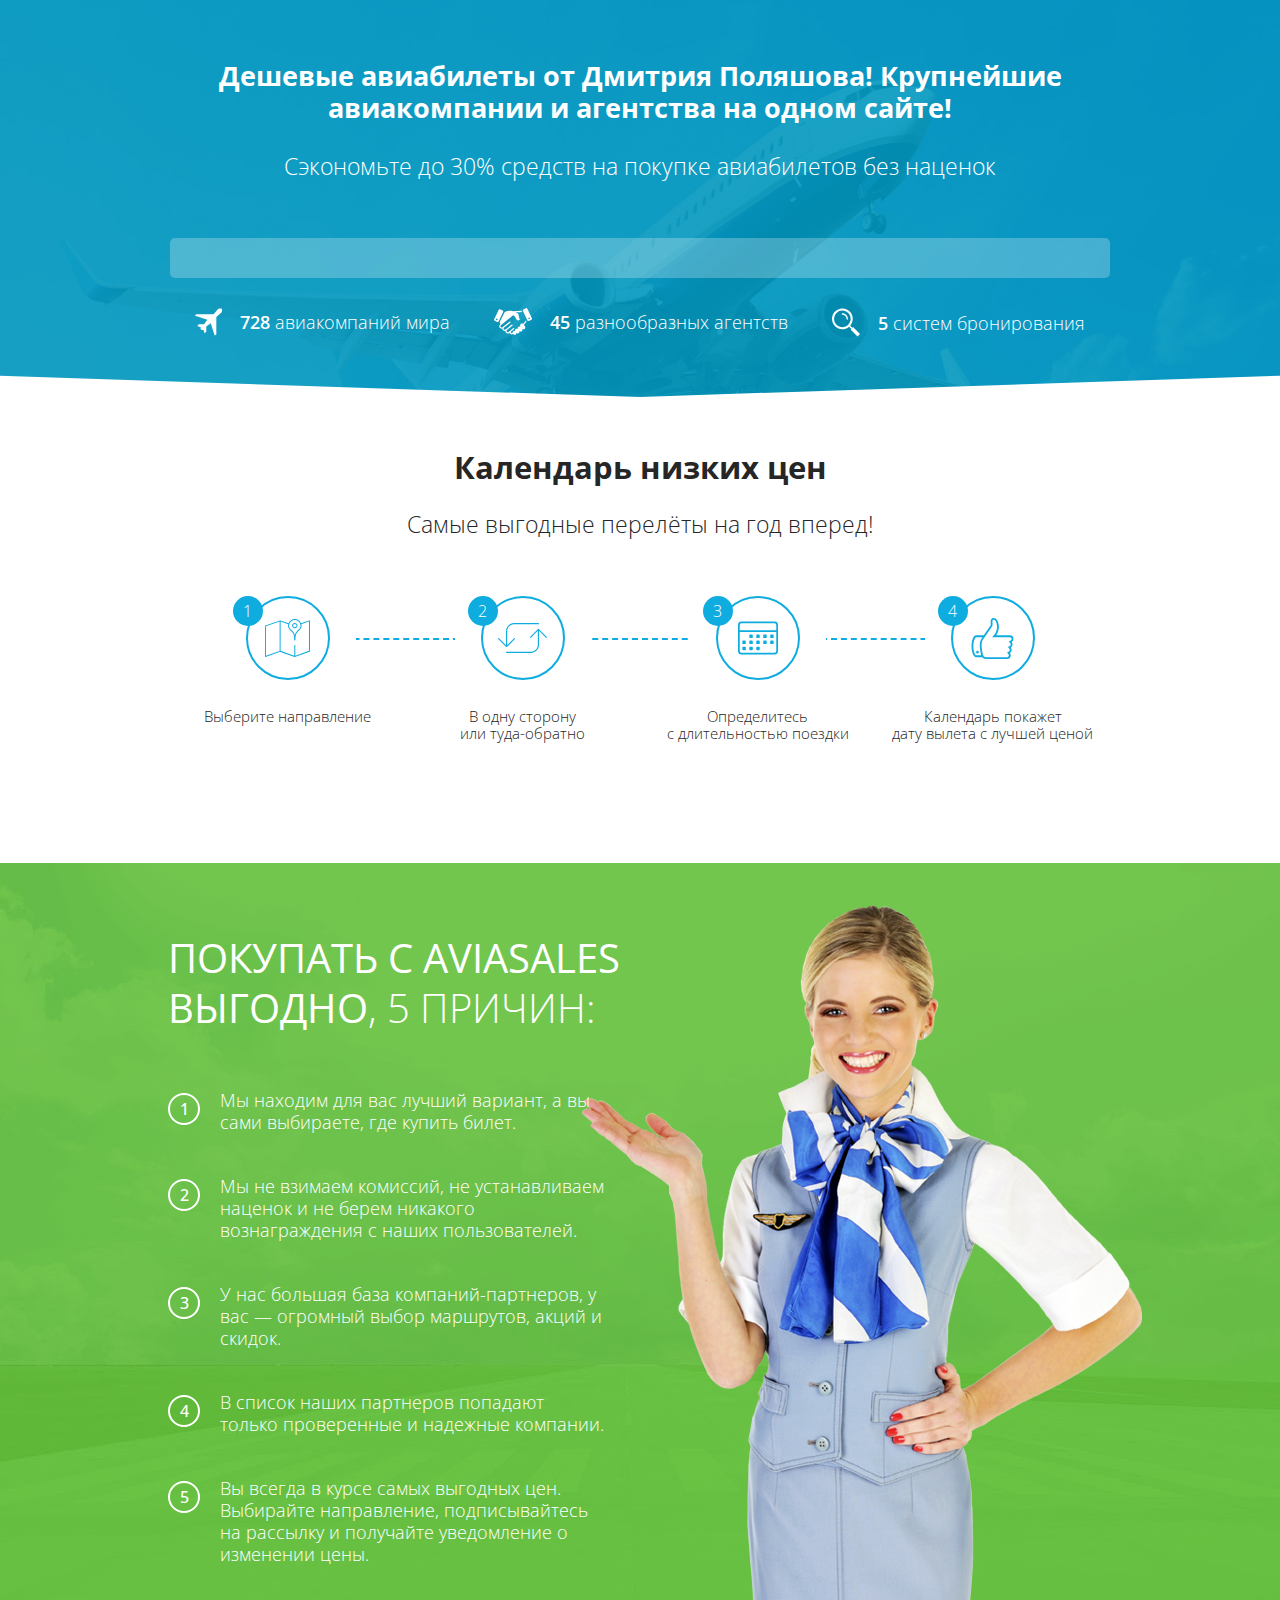
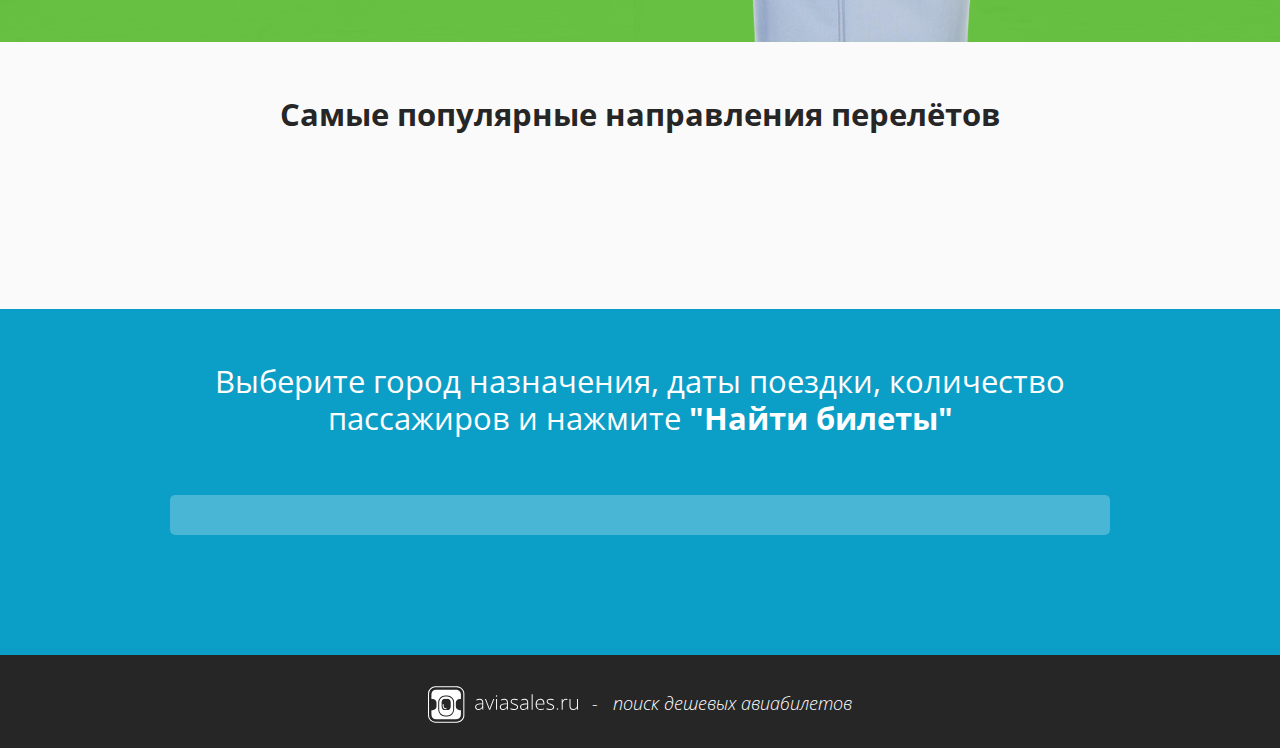
==== commit 10be8f12: "Update index.html" ====
--- a/avia/index.html
+++ b/avia/index.html
@@ -56,14 +56,7 @@
       <!-- present -->
       <div class="present b-lazy" data-src="img/present-bg.jpg">
         <div class="container">
-          <div class="present__logo">
-            <a href="#" class="logo" id="logo-top">
-              <svg class="icon-logo">
-                <use xlink:href="#logo" />
-              </svg>
-            </a>
-          </div>
-          <h1>Сайт Дмитрия Поляшова - Дешевые авиабилеты от крупнейших авиакомпаний и агентств</h1>
+          <h1>Дешевые авиабилеты от Дмитрия Поляшова! Крупнейшие авиакомпании и агентства на одном сайте!</h1>
           <span class="subtitle">Сэкономьте до 30% средств на покупке авиабилетов без наценок</span>
           <div class="present__fix-height-wrap">
             <div class="present__form" id="present__form"></div>
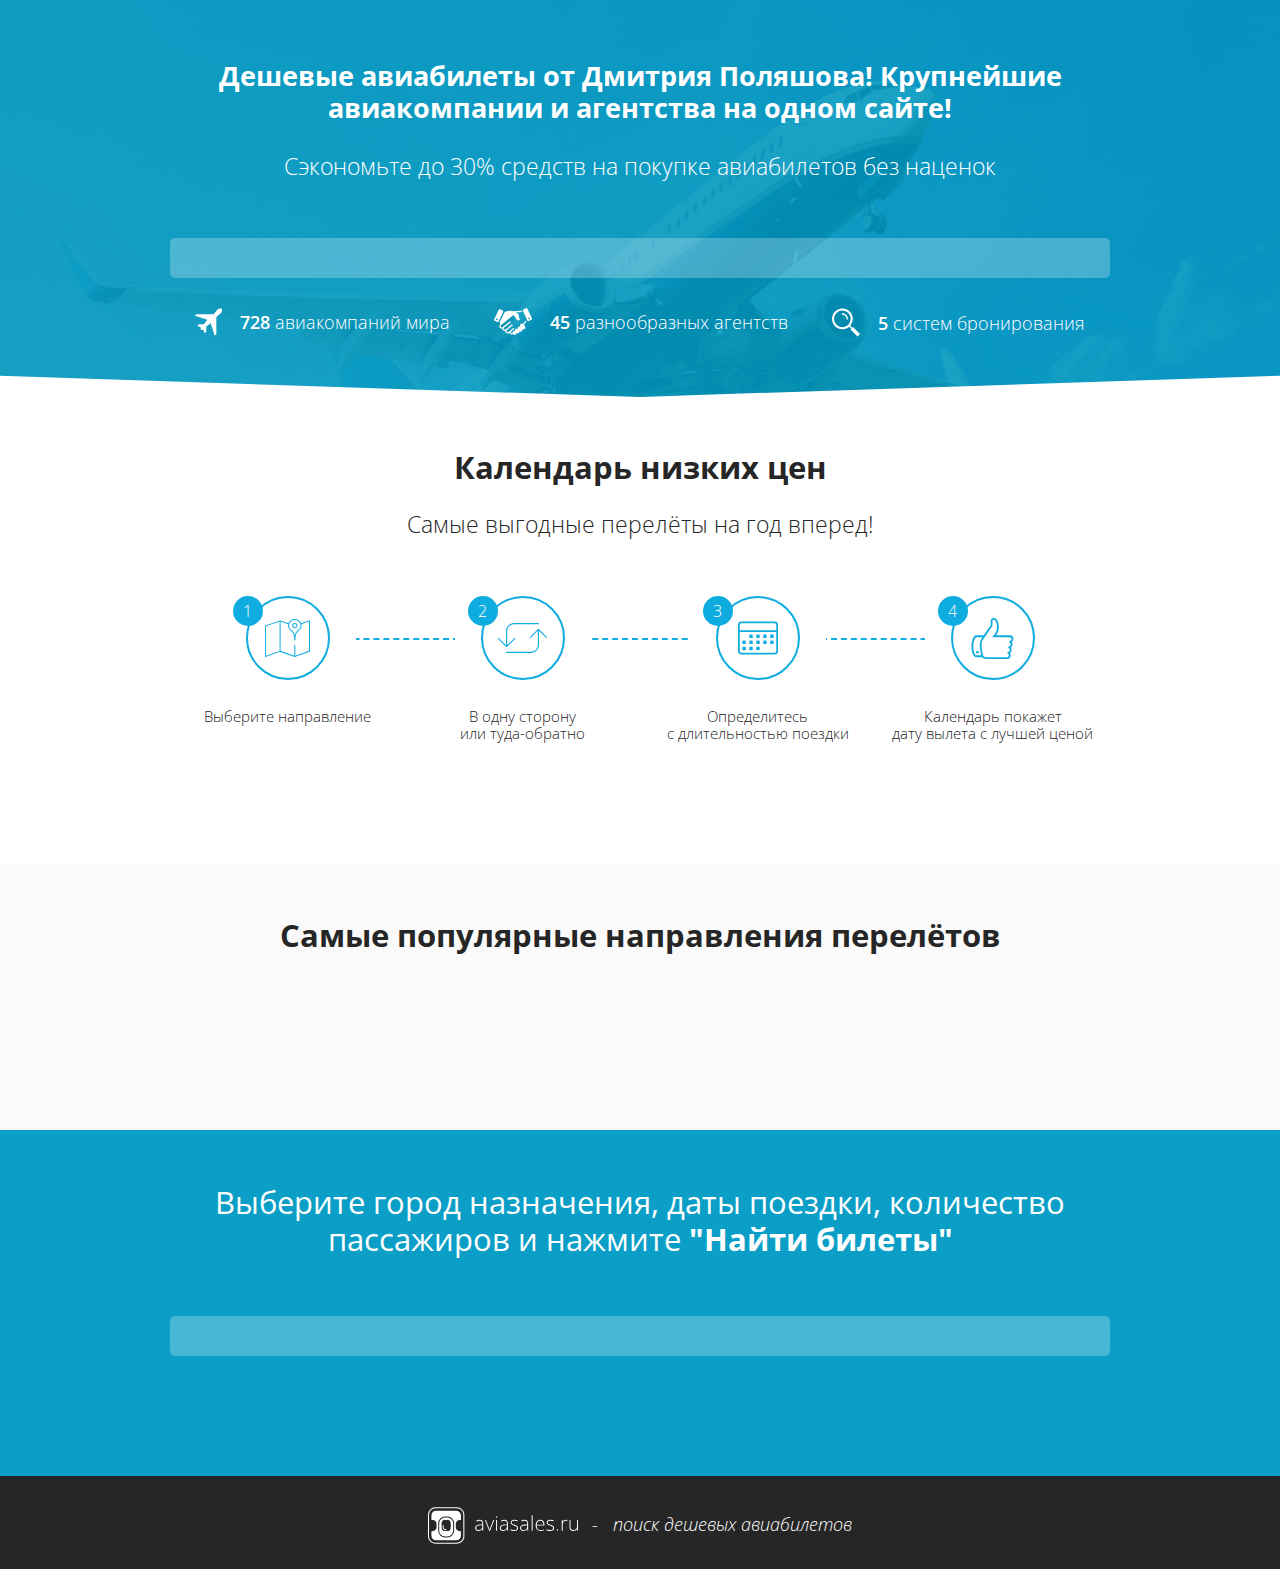
==== commit 576fa55b: "Update index.html" ====
--- a/avia/index.html
+++ b/avia/index.html
@@ -171,23 +171,6 @@
       </div>
       <!-- calendar end -->
 
-      <!-- advantages -->
-      <div class="advantages b-lazy" data-src="img/advantages-bg.jpg">
-        <div class="container">
-          <div class="advantages__img b-lazy" data-src="img/advantages__img-bg.png"></div>
-          <div class="advantages__inner">
-            <h2 class="advantages__title"><strong class="reg">Покупать с Aviasales выгодно</strong><span class="thin">, 5 причин:</span></h2>
-            <ol class="advantages__list">
-              <li>Мы находим для вас лучший вариант, а вы сами выбираете, где купить билет.</li>
-              <li>Мы не взимаем комиссий, не устанавливаем наценок и не берем никакого вознаграждения с наших пользователей.</li> 
-              <li>У  нас большая база компаний-партнеров, у вас — огромный выбор маршрутов, акций и скидок.</li> 
-              <li>В список наших партнеров попадают только проверенные и надежные компании. </li> 
-              <li>Вы всегда в курсе самых выгодных цен. Выбирайте направление, подписывайтесь на рассылку и получайте уведомление о изменении цены.</li>
-            </ol>
-          </div>
-        </div>
-      </div>
-      <!-- advantages end -->
 
       <!-- popular -->
       <div class="popular">
